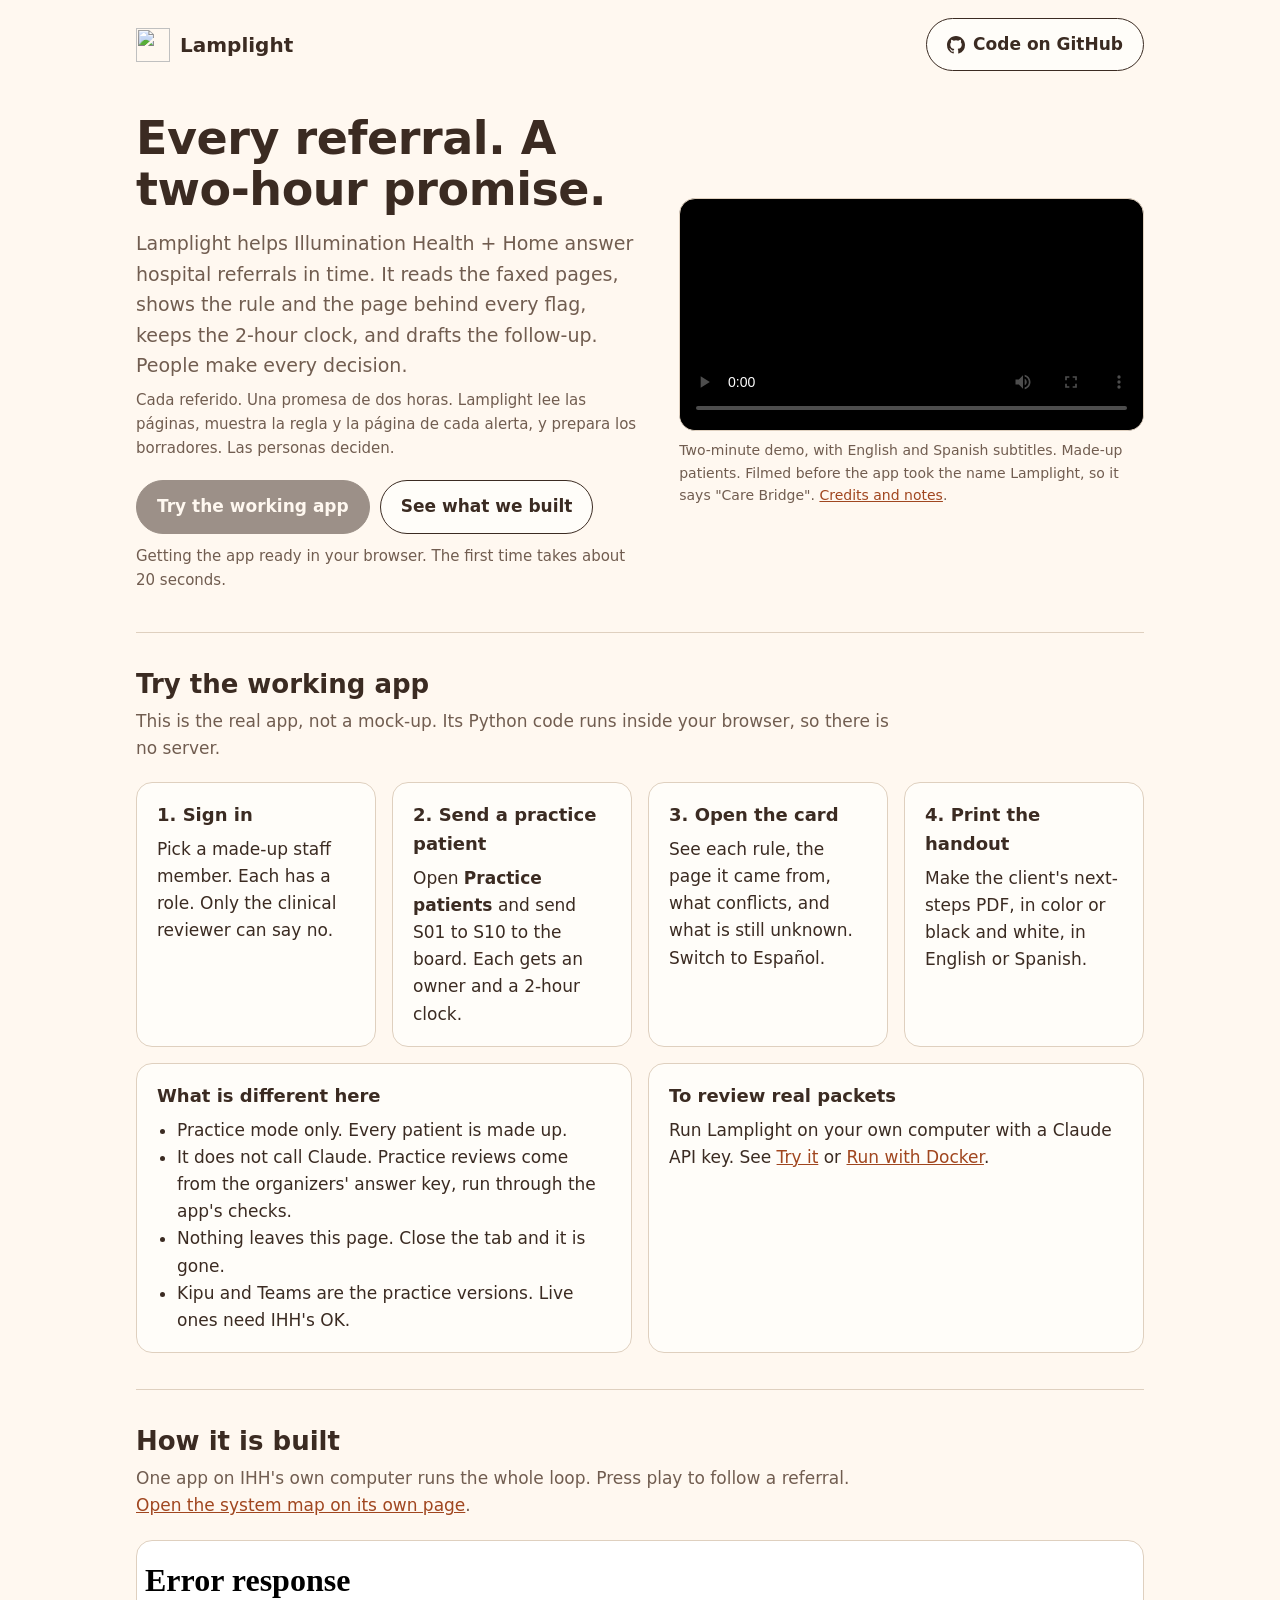
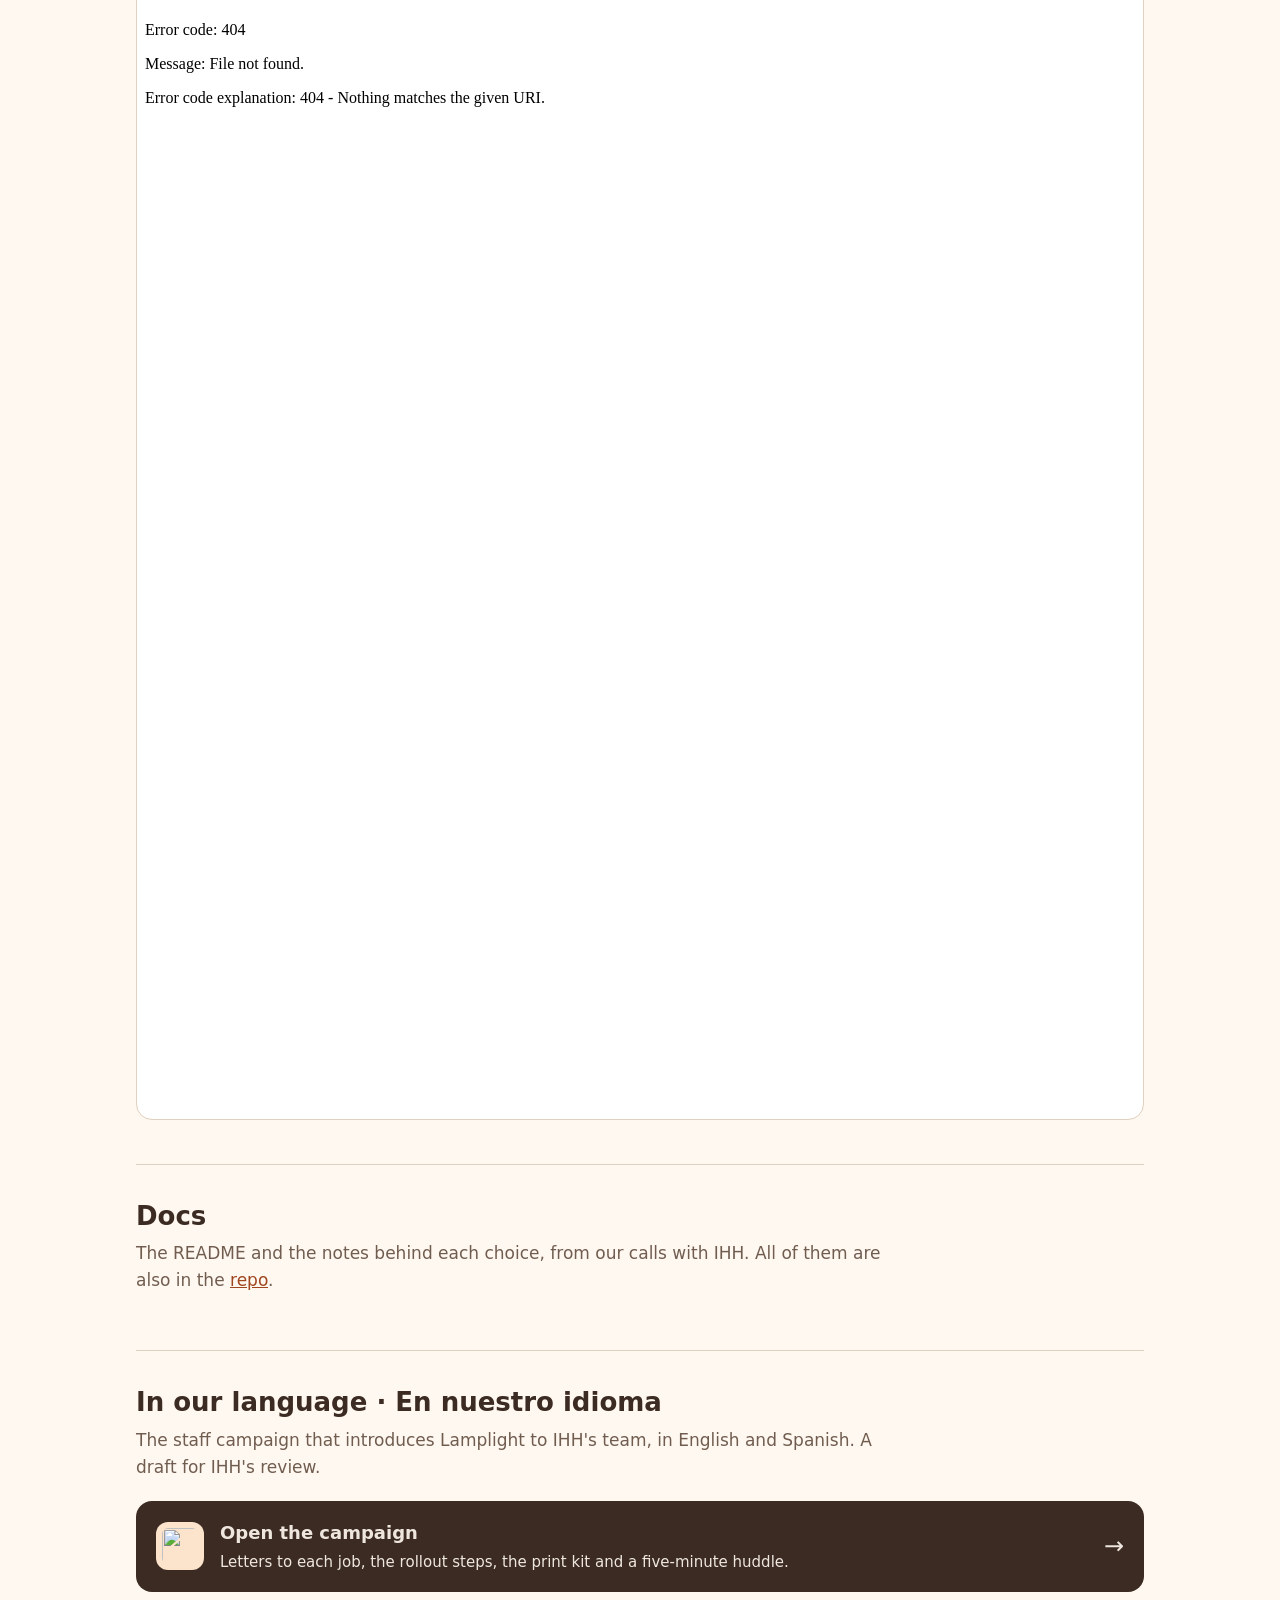
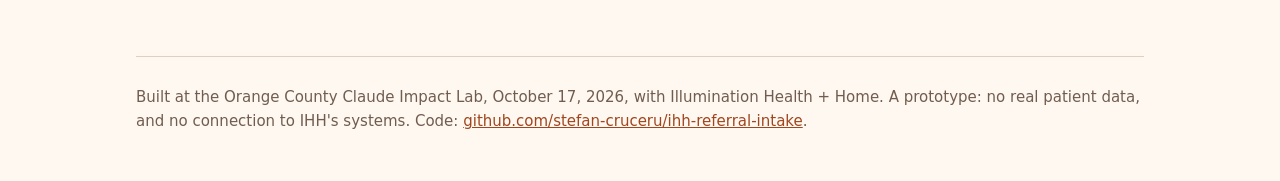
==== app/pages/index.html @ a1438c7b "docs: remove hackathon starter pages and the old Care Bridge name - Remove the event template's star" ====
<!doctype html>
<html lang="en">
<head>
<meta charset="utf-8">
<meta name="viewport" content="width=device-width, initial-scale=1">
<title>Lamplight Demo</title>
<meta name="description" content="Lamplight: referral intake, client help and staff practice for Illumination Health + Home. A working prototype with made-up patients.">
<link rel="icon" href="campaign/logo/lamplight-logo.svg">
<style>
  /* Lamplight's own tokens (app/carebridge/web/app.css). Light only, like the app's default. */
  :root { --bg: #fff8f0; --panel: #fffdf9; --ink: #3b2b22; --muted: #715d50; --line: #dfd0bf;
    --brand: #3b2b22; --brand-ink: #fff8f0; --brand-soft: #f4eadb; --lamp: #e39235; --lamp-soft: #fbe3cc; --link: #a0461f; }
  * { box-sizing: border-box; }
  body { margin: 0; background: var(--bg); color: var(--ink); font: 17px/1.6 "Public Sans", system-ui, -apple-system, "Segoe UI", sans-serif; }
  a { color: var(--link); }
  .wrap { max-width: 1040px; margin: 0 auto; padding: 0 16px; }
  header.top { display: flex; align-items: center; justify-content: space-between; gap: 12px; padding: 18px 0; }
  .brand { display: flex; align-items: center; gap: 10px; font-weight: 700; font-size: 20px; color: var(--ink); text-decoration: none; }
  .brand img { width: 34px; height: 34px; }
  .hero { display: grid; grid-template-columns: minmax(0, 1.1fr) minmax(0, 1fr); gap: 32px; align-items: center; padding: 24px 0 40px; }
  h1 { font-size: clamp(30px, 5vw, 46px); line-height: 1.1; margin: 0 0 14px; letter-spacing: -.01em; }
  h2 { font-size: 26px; line-height: 1.2; margin: 0 0 8px; }
  .lede { font-size: 19px; color: var(--muted); margin: 0 0 8px; }
  .es { color: var(--muted); font-size: 15px; margin: 0 0 20px; }
  .actions { display: flex; flex-wrap: wrap; gap: 10px; align-items: center; }
  .btn { display: inline-flex; align-items: center; gap: 8px; border-radius: 999px; padding: 12px 20px; font-weight: 600; text-decoration: none; border: 1.5px solid var(--brand); color: var(--brand); background: var(--panel); }
  .btn.primary { background: var(--brand); color: var(--brand-ink); }
  .btn[aria-disabled="true"] { opacity: .5; pointer-events: none; }
  .btn svg { width: 18px; height: 18px; }
  #status { color: var(--muted); font-size: 15px; margin-top: 10px; min-height: 1.6em; }
  video { width: 100%; border-radius: 16px; border: 1px solid var(--line); background: #000; display: block; }
  .cap { font-size: 14px; color: var(--muted); margin-top: 8px; }
  section { padding: 36px 0; border-top: 1px solid var(--line); }
  .sub { color: var(--muted); margin: 0 0 20px; max-width: 70ch; }
  .grid { display: grid; grid-template-columns: repeat(auto-fit, minmax(240px, 1fr)); gap: 16px; }
  .card { background: var(--panel); border: 1px solid var(--line); border-radius: 16px; padding: 18px 20px; }
  .card h3 { margin: 0 0 6px; font-size: 18px; }
  .card p, .card ul { margin: 0; }
  .card ul { padding-left: 20px; }
  .arch { width: 100%; height: 1180px; border: 1px solid var(--line); border-radius: 16px; background: #fff; }
  ul.docs { list-style: none; padding: 0; margin: 0; display: grid; grid-template-columns: repeat(auto-fill, minmax(280px, 1fr)); gap: 10px; }
  ul.docs li { position: relative; padding: 12px 14px; background: var(--panel); border: 1px solid var(--line); border-radius: 12px; }
  ul.docs li:hover { border-color: var(--lamp); background: var(--lamp-soft); }
  ul.docs a { color: var(--ink); font-weight: 600; text-decoration: none; }
  ul.docs a::after { content: ""; position: absolute; inset: 0; }
  .path { color: var(--muted); font-size: 12.5px; font-family: ui-monospace, Consolas, monospace; display: block; margin-top: 4px; overflow-wrap: anywhere; }
  .feature { display: flex; align-items: center; gap: 16px; padding: 18px 20px; border-radius: 16px; text-decoration: none;
    background: var(--brand); color: var(--brand-ink); margin-bottom: 28px; }
  .feature img { width: 48px; height: 48px; background: var(--lamp-soft); border-radius: 12px; padding: 6px; flex: none; }
  .feature span { display: grid; gap: 2px; font-size: 15px; opacity: .92; }
  .feature b { font-size: 18px; opacity: 1; }
  .feature .arrow { margin-left: auto; font-size: 24px; }
  .printkit h3 { font-size: 13px; letter-spacing: .08em; text-transform: uppercase; color: var(--muted); margin: 24px 0 10px; }
  .printkit h3:first-child { margin-top: 0; }
  .kits { display: grid; grid-template-columns: repeat(auto-fill, minmax(210px, 1fr)); gap: 10px; }
  .kit { display: flex; flex-direction: column; justify-content: space-between; gap: 6px; min-height: 76px; padding: 12px 14px;
    background: var(--panel); border: 1px solid var(--line); border-radius: 12px; color: var(--ink); text-decoration: none; font-weight: 600; font-size: 15px; line-height: 1.35; }
  .kit:hover { border-color: var(--lamp); background: var(--lamp-soft); }
  .kit small { color: var(--muted); font-weight: 400; font-size: 13px; }
  .kit small::before { content: "PDF · "; }
  .kits.today .kit { background: var(--lamp-soft); border-color: var(--lamp); }
  footer { border-top: 1px solid var(--line); padding: 28px 0 48px; color: var(--muted); font-size: 15px; }
  @media (max-width: 820px) { .hero { grid-template-columns: 1fr; } .arch { height: 1500px; } }
</style>
</head>
<body>
<div class="wrap">
  <header class="top">
    <a class="brand" href="./"><img src="campaign/logo/lamplight-logo.svg" alt="">Lamplight</a>
    <a class="btn" href="https://github.com/stefan-cruceru/ihh-referral-intake">
      <svg viewBox="0 0 16 16" aria-hidden="true" fill="currentColor"><path d="M8 0C3.58 0 0 3.58 0 8a8 8 0 0 0 5.47 7.59c.4.07.55-.17.55-.38v-1.34c-2.23.48-2.7-1.07-2.7-1.07-.36-.92-.89-1.17-.89-1.17-.73-.5.06-.49.06-.49.8.06 1.23.83 1.23.83.72 1.22 1.87.87 2.33.66.07-.52.28-.87.5-1.07-1.78-.2-3.65-.89-3.65-3.95 0-.87.31-1.59.82-2.15-.08-.2-.36-1.02.08-2.12 0 0 .67-.21 2.2.82a7.6 7.6 0 0 1 4 0c1.53-1.04 2.2-.82 2.2-.82.44 1.1.16 1.92.08 2.12.51.56.82 1.27.82 2.15 0 3.07-1.87 3.75-3.66 3.95.29.25.54.73.54 1.48v2.2c0 .21.15.46.55.38A8 8 0 0 0 16 8c0-4.42-3.58-8-8-8z"/></svg>
      Code on GitHub</a>
  </header>

  <div class="hero">
    <div>
      <h1>Every referral. A two-hour promise.</h1>
      <p class="lede">Lamplight helps Illumination Health + Home answer hospital referrals in time. It reads the
        faxed pages, shows the rule and the page behind every flag, keeps the 2-hour clock, and drafts the
        follow-up. People make every decision.</p>
      <p class="es">Cada referido. Una promesa de dos horas. Lamplight lee las páginas, muestra la regla y la página
        de cada alerta, y prepara los borradores. Las personas deciden.</p>
      <div class="actions">
        <a class="btn primary" id="go" href="app/" aria-disabled="true">Try the working app</a>
        <a class="btn" href="https://github.com/stefan-cruceru/ihh-referral-intake">See what we built</a>
      </div>
      <div id="status" role="status">Getting the app ready in your browser. The first time takes about 20 seconds.</div>
    </div>
    <div>
      <video controls preload="metadata" poster="media/demo-cover.png">
        <source src="media/demo-720p.mp4" type="video/mp4">
        <track kind="subtitles" src="media/demo.en.vtt" srclang="en" label="English" default>
        <track kind="subtitles" src="media/demo.es.vtt" srclang="es" label="Español">
      </video>
      <div class="cap">Two-minute demo, with English and Spanish subtitles. Made-up patients. Filmed before the app took
        the name Lamplight, so it says "Care Bridge". <a href="media/demo-credits.txt">Credits and notes</a>.</div>
    </div>
  </div>

  <section>
    <h2>Try the working app</h2>
    <p class="sub">This is the real app, not a mock-up. Its Python code runs inside your browser, so there is no server.</p>
    <div class="grid">
      <div class="card"><h3>1. Sign in</h3><p>Pick a made-up staff member. Each has a role. Only the clinical reviewer can say no.</p></div>
      <div class="card"><h3>2. Send a practice patient</h3><p>Open <b>Practice patients</b> and send S01 to S10 to the board. Each gets an owner and a 2-hour clock.</p></div>
      <div class="card"><h3>3. Open the card</h3><p>See each rule, the page it came from, what conflicts, and what is still unknown. Switch to Español.</p></div>
      <div class="card"><h3>4. Print the handout</h3><p>Make the client's next-steps PDF, in color or black and white, in English or Spanish.</p></div>
    </div>
    <div class="grid" style="margin-top:16px">
      <div class="card"><h3>What is different here</h3>
        <ul>
          <li>Practice mode only. Every patient is made up.</li>
          <li>It does not call Claude. Practice reviews come from the organizers' answer key, run through the app's checks.</li>
          <li>Nothing leaves this page. Close the tab and it is gone.</li>
          <li>Kipu and Teams are the practice versions. Live ones need IHH's OK.</li>
        </ul></div>
      <div class="card"><h3>To review real packets</h3>
        <p>Run Lamplight on your own computer with a Claude API key. See <a href="docs/readme.html#try-it">Try it</a>
          or <a href="docs/run-with-docker.html">Run with Docker</a>.</p></div>
    </div>
  </section>

  <section>
    <h2>How it is built</h2>
    <p class="sub">One app on IHH's own computer runs the whole loop. Press play to follow a referral.
      <a href="architecture.html">Open the system map on its own page</a>.</p>
    <iframe class="arch" src="architecture.html" title="Lamplight system map" loading="lazy"></iframe>
  </section>

  <section>
    <h2>Docs</h2>
    <p class="sub">The README and the notes behind each choice, from our calls with IHH. All of them are also in the
      <a href="https://github.com/stefan-cruceru/ihh-referral-intake">repo</a>.</p>
    <ul class="docs">
<!--DOCS-->
    </ul>
  </section>

  <section>
    <h2>In our language · En nuestro idioma</h2>
    <p class="sub">The staff campaign that introduces Lamplight to IHH's team, in English and Spanish. A draft for IHH's review.</p>
    <a class="feature" href="campaign/in-our-language.html">
      <img src="campaign/logo/lamplight-logo.svg" alt="">
      <span><b>Open the campaign</b>Letters to each job, the rollout steps, the print kit and a five-minute huddle.</span>
      <span class="arrow" aria-hidden="true">→</span>
    </a>
    <div class="printkit">
<!--PRINTS-->
    </div>
  </section>

  <footer>
    Built at the Orange County Claude Impact Lab, October 17, 2026, with Illumination Health + Home.
    A prototype: no real patient data, and no connection to IHH's systems.
    Code: <a href="https://github.com/stefan-cruceru/ihh-referral-intake">github.com/stefan-cruceru/ihh-referral-intake</a>.
  </footer>
</div>
<script>
  const go = document.getElementById("go"), status = document.getElementById("status");
  const say = (msg) => { status.textContent = msg; };
  if (!("serviceWorker" in navigator)) {
    say("This browser can't run the app. Please try a new Chrome, Edge, Firefox or Safari.");
  } else {
    navigator.serviceWorker.addEventListener("message", (e) => {
      if (e.data === "ready") { go.removeAttribute("aria-disabled"); say("Ready. / Listo."); }
      else if (String(e.data).startsWith("error:")) say("The app did not start. Reload the page to try again.");
    });
    navigator.serviceWorker.register("sw.js", { updateViaCache: "none" }).then(() => navigator.serviceWorker.ready)
      .then((reg) => reg.active.postMessage("warm"))
      .catch(() => say("The app did not start. Reload the page to try again."));
  }
</script>
</body>
</html>
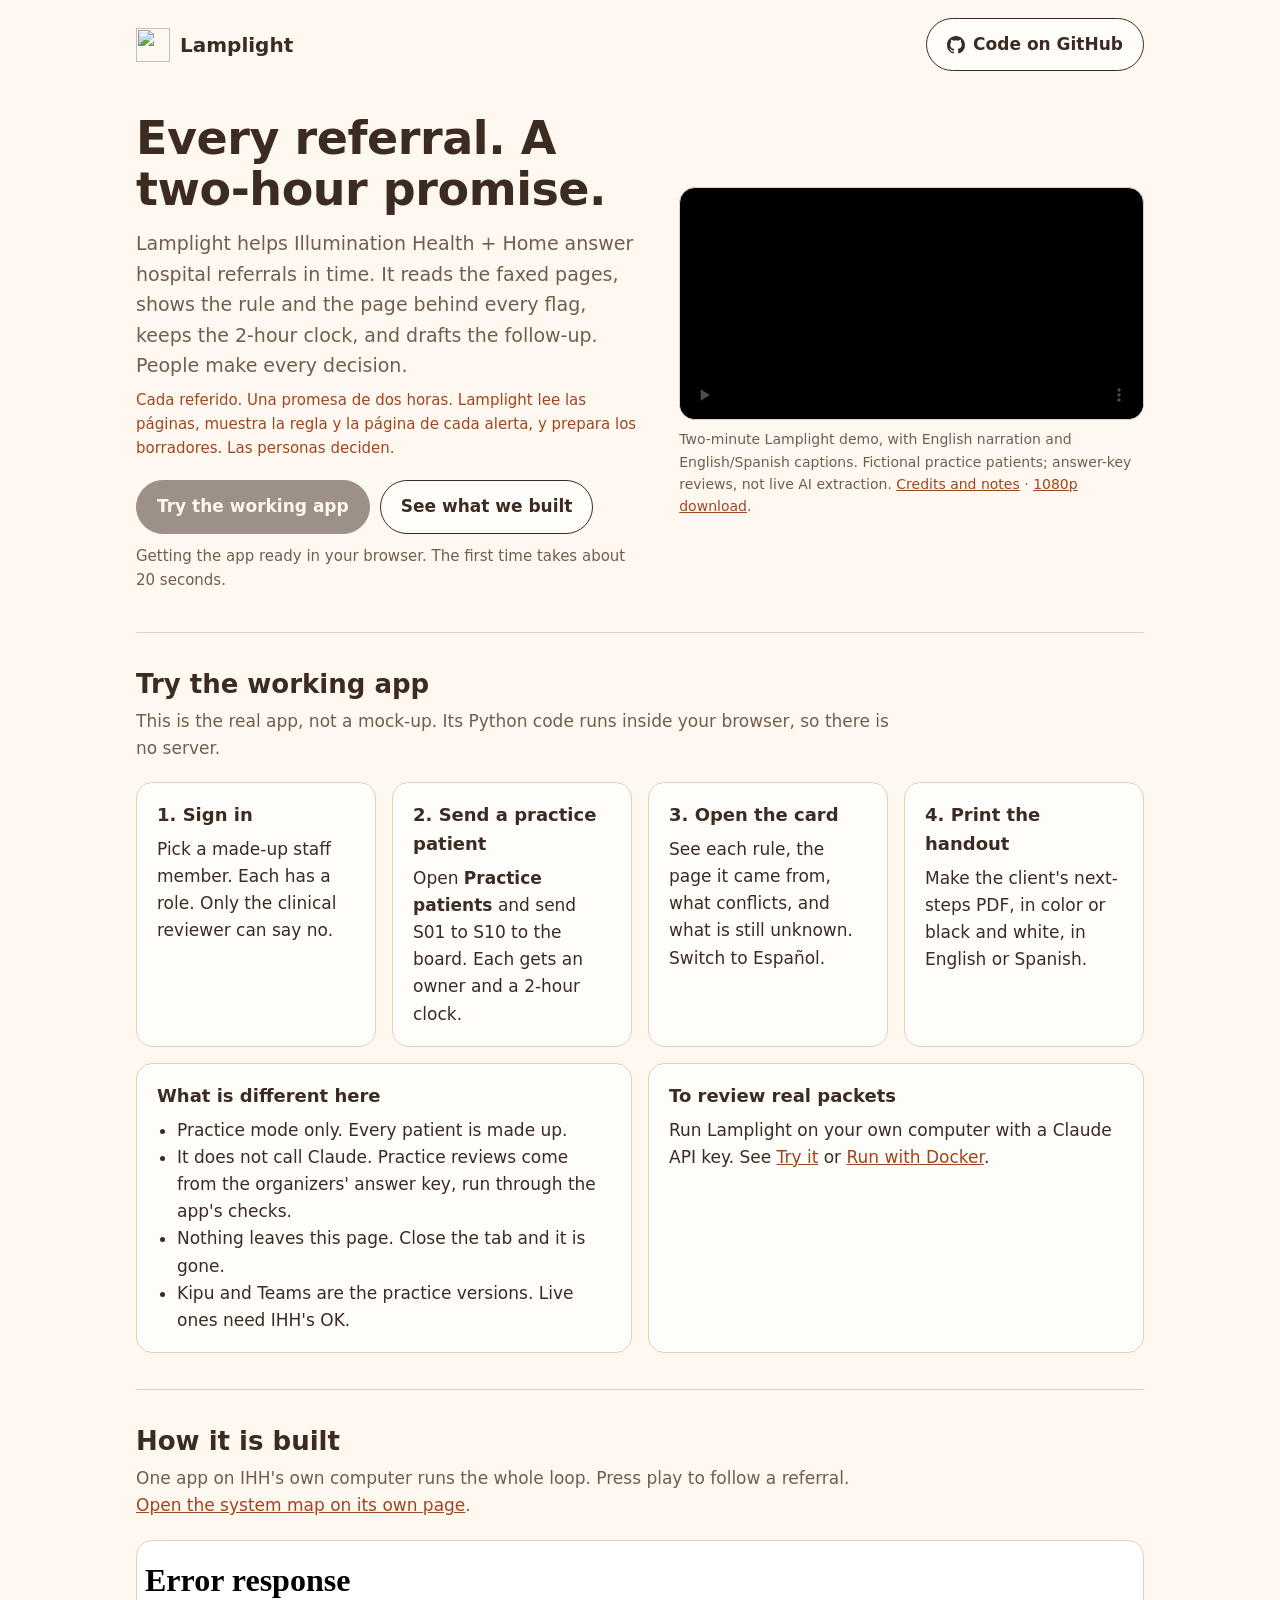
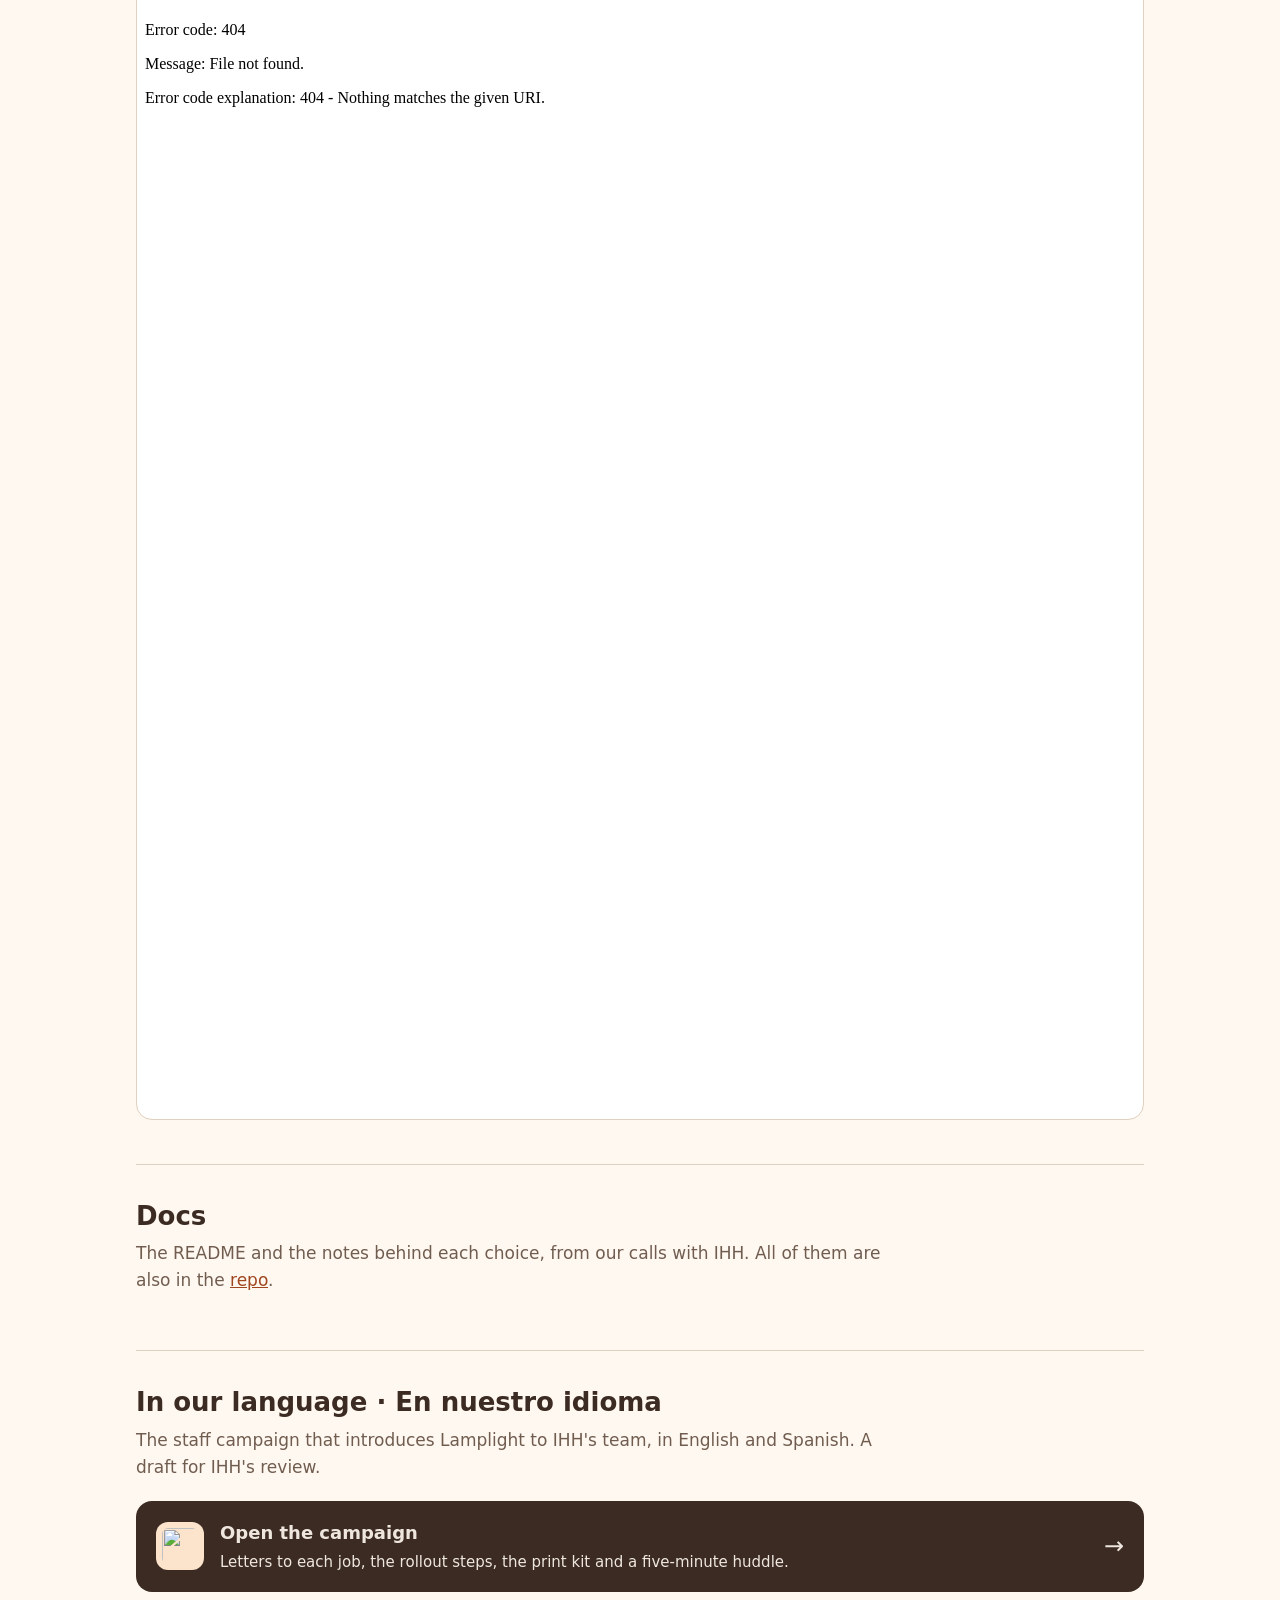
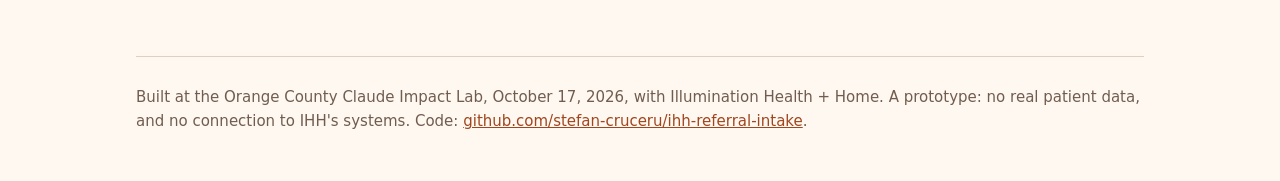
==== commit fa6ee6e2: "fix: keep optional video captions off over burned-in captions" ====
--- a/app/pages/index.html
+++ b/app/pages/index.html
@@ -7,6 +7,7 @@
 <meta name="description" content="Lamplight: referral intake, client help and staff practice for Illumination Health + Home. A working prototype with made-up patients.">
 <link rel="icon" href="campaign/logo/lamplight-logo.svg">
 <style>
+  @font-face { font-family: "Public Sans"; src: url("fonts/PublicSans-Variable.ttf") format("truetype"); font-weight: 100 900; font-display: swap; }
   /* Lamplight's own tokens (app/carebridge/web/app.css). Light only, like the app's default. */
   :root { --bg: #fff8f0; --panel: #fffdf9; --ink: #3b2b22; --muted: #715d50; --line: #dfd0bf;
     --brand: #3b2b22; --brand-ink: #fff8f0; --brand-soft: #f4eadb; --lamp: #e39235; --lamp-soft: #fbe3cc; --link: #a0461f; }
@@ -21,7 +22,7 @@
   h1 { font-size: clamp(30px, 5vw, 46px); line-height: 1.1; margin: 0 0 14px; letter-spacing: -.01em; }
   h2 { font-size: 26px; line-height: 1.2; margin: 0 0 8px; }
   .lede { font-size: 19px; color: var(--muted); margin: 0 0 8px; }
-  .es { color: var(--muted); font-size: 15px; margin: 0 0 20px; }
+  .es { color: #a0461f; font-size: 15px; margin: 0 0 20px; }
   .actions { display: flex; flex-wrap: wrap; gap: 10px; align-items: center; }
   .btn { display: inline-flex; align-items: center; gap: 8px; border-radius: 999px; padding: 12px 20px; font-weight: 600; text-decoration: none; border: 1.5px solid var(--brand); color: var(--brand); background: var(--panel); }
   .btn.primary { background: var(--brand); color: var(--brand-ink); }
@@ -89,11 +90,10 @@
     <div>
       <video controls preload="metadata" poster="media/demo-cover.png">
         <source src="media/demo-720p.mp4" type="video/mp4">
-        <track kind="subtitles" src="media/demo.en.vtt" srclang="en" label="English" default>
+        <track kind="subtitles" src="media/demo.en.vtt" srclang="en" label="English">
         <track kind="subtitles" src="media/demo.es.vtt" srclang="es" label="Español">
       </video>
-      <div class="cap">Two-minute demo, with English and Spanish subtitles. Made-up patients. Filmed before the app took
-        the name Lamplight, so it says "Care Bridge". <a href="media/demo-credits.txt">Credits and notes</a>.</div>
+      <div class="cap">Two-minute Lamplight demo, with English narration and English/Spanish captions. Fictional practice patients; answer-key reviews, not live AI extraction. <a href="media/demo-credits.txt">Credits and notes</a> · <a href="https://github.com/stefan-cruceru/ihh-referral-intake/releases/tag/demo-lamplight-2026-10-17">1080p download</a>.</div>
     </div>
   </div>
 
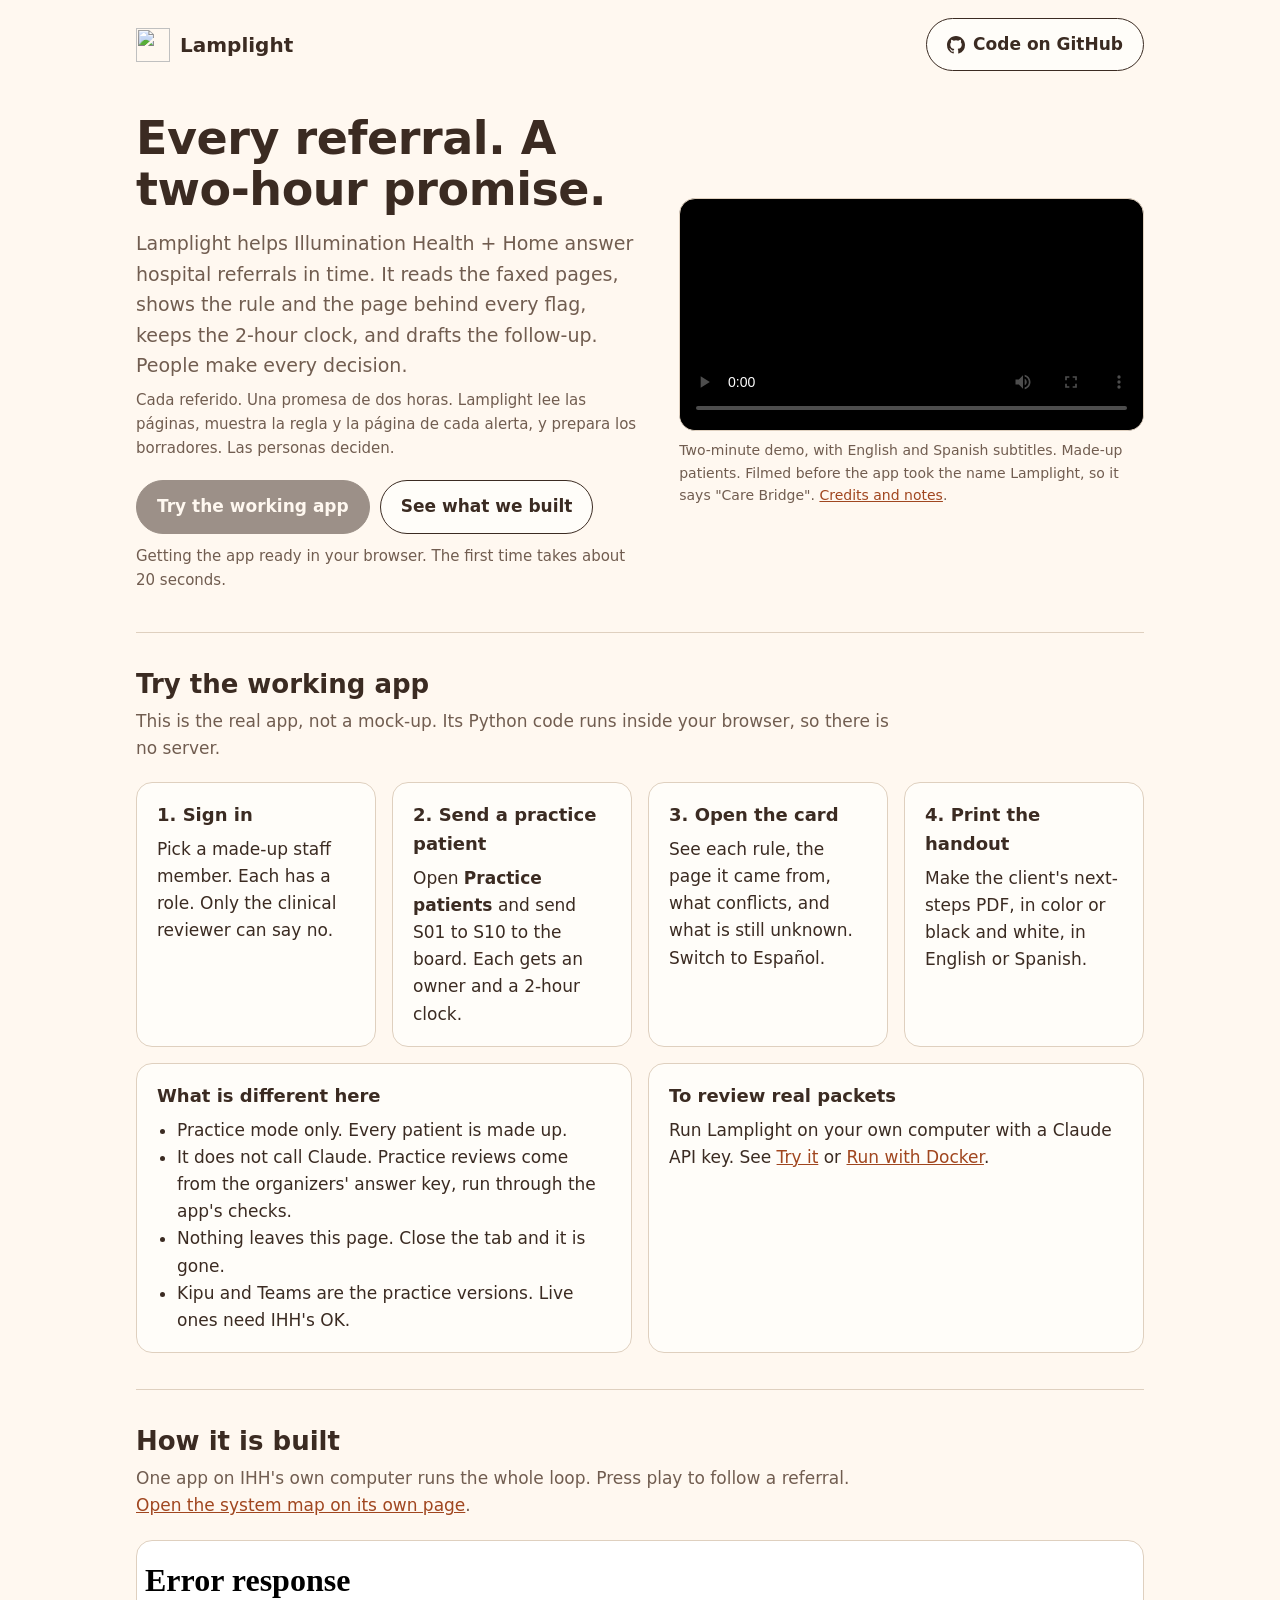
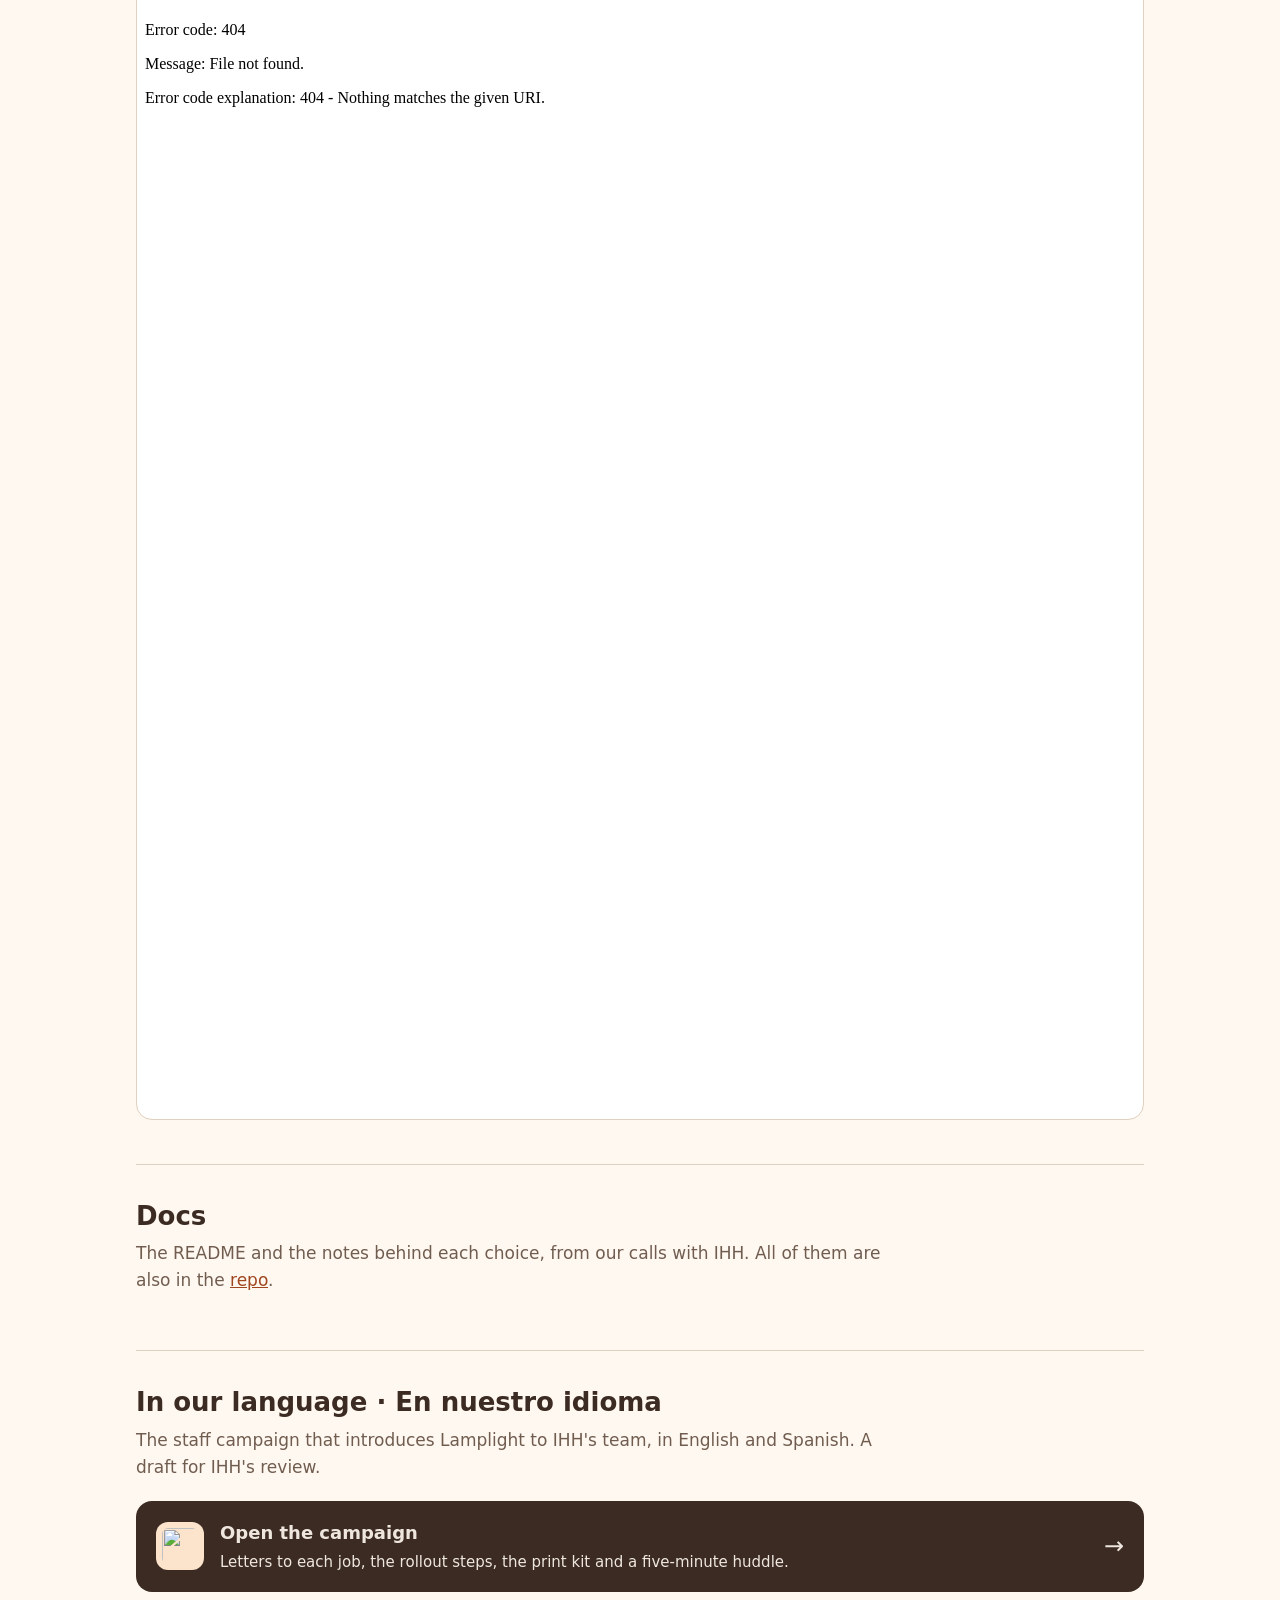
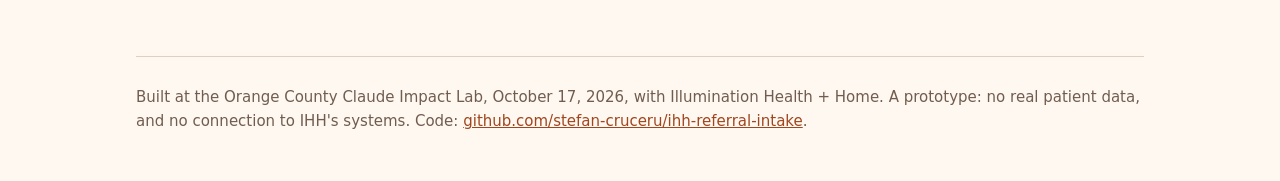
==== commit be8fd8e5: "docs: remove hackathon starter pages and the old Care Bridge name (#63) - Remove the event template'" ====
--- a/app/pages/index.html
+++ b/app/pages/index.html
@@ -7,7 +7,6 @@
 <meta name="description" content="Lamplight: referral intake, client help and staff practice for Illumination Health + Home. A working prototype with made-up patients.">
 <link rel="icon" href="campaign/logo/lamplight-logo.svg">
 <style>
-  @font-face { font-family: "Public Sans"; src: url("fonts/PublicSans-Variable.ttf") format("truetype"); font-weight: 100 900; font-display: swap; }
   /* Lamplight's own tokens (app/carebridge/web/app.css). Light only, like the app's default. */
   :root { --bg: #fff8f0; --panel: #fffdf9; --ink: #3b2b22; --muted: #715d50; --line: #dfd0bf;
     --brand: #3b2b22; --brand-ink: #fff8f0; --brand-soft: #f4eadb; --lamp: #e39235; --lamp-soft: #fbe3cc; --link: #a0461f; }
@@ -22,7 +21,7 @@
   h1 { font-size: clamp(30px, 5vw, 46px); line-height: 1.1; margin: 0 0 14px; letter-spacing: -.01em; }
   h2 { font-size: 26px; line-height: 1.2; margin: 0 0 8px; }
   .lede { font-size: 19px; color: var(--muted); margin: 0 0 8px; }
-  .es { color: #a0461f; font-size: 15px; margin: 0 0 20px; }
+  .es { color: var(--muted); font-size: 15px; margin: 0 0 20px; }
   .actions { display: flex; flex-wrap: wrap; gap: 10px; align-items: center; }
   .btn { display: inline-flex; align-items: center; gap: 8px; border-radius: 999px; padding: 12px 20px; font-weight: 600; text-decoration: none; border: 1.5px solid var(--brand); color: var(--brand); background: var(--panel); }
   .btn.primary { background: var(--brand); color: var(--brand-ink); }
@@ -90,10 +89,11 @@
     <div>
       <video controls preload="metadata" poster="media/demo-cover.png">
         <source src="media/demo-720p.mp4" type="video/mp4">
-        <track kind="subtitles" src="media/demo.en.vtt" srclang="en" label="English">
+        <track kind="subtitles" src="media/demo.en.vtt" srclang="en" label="English" default>
         <track kind="subtitles" src="media/demo.es.vtt" srclang="es" label="Español">
       </video>
-      <div class="cap">Two-minute Lamplight demo, with English narration and English/Spanish captions. Fictional practice patients; answer-key reviews, not live AI extraction. <a href="media/demo-credits.txt">Credits and notes</a> · <a href="https://github.com/stefan-cruceru/ihh-referral-intake/releases/tag/demo-lamplight-2026-10-17">1080p download</a>.</div>
+      <div class="cap">Two-minute demo, with English and Spanish subtitles. Made-up patients. Filmed before the app took
+        the name Lamplight, so it says "Care Bridge". <a href="media/demo-credits.txt">Credits and notes</a>.</div>
     </div>
   </div>
 
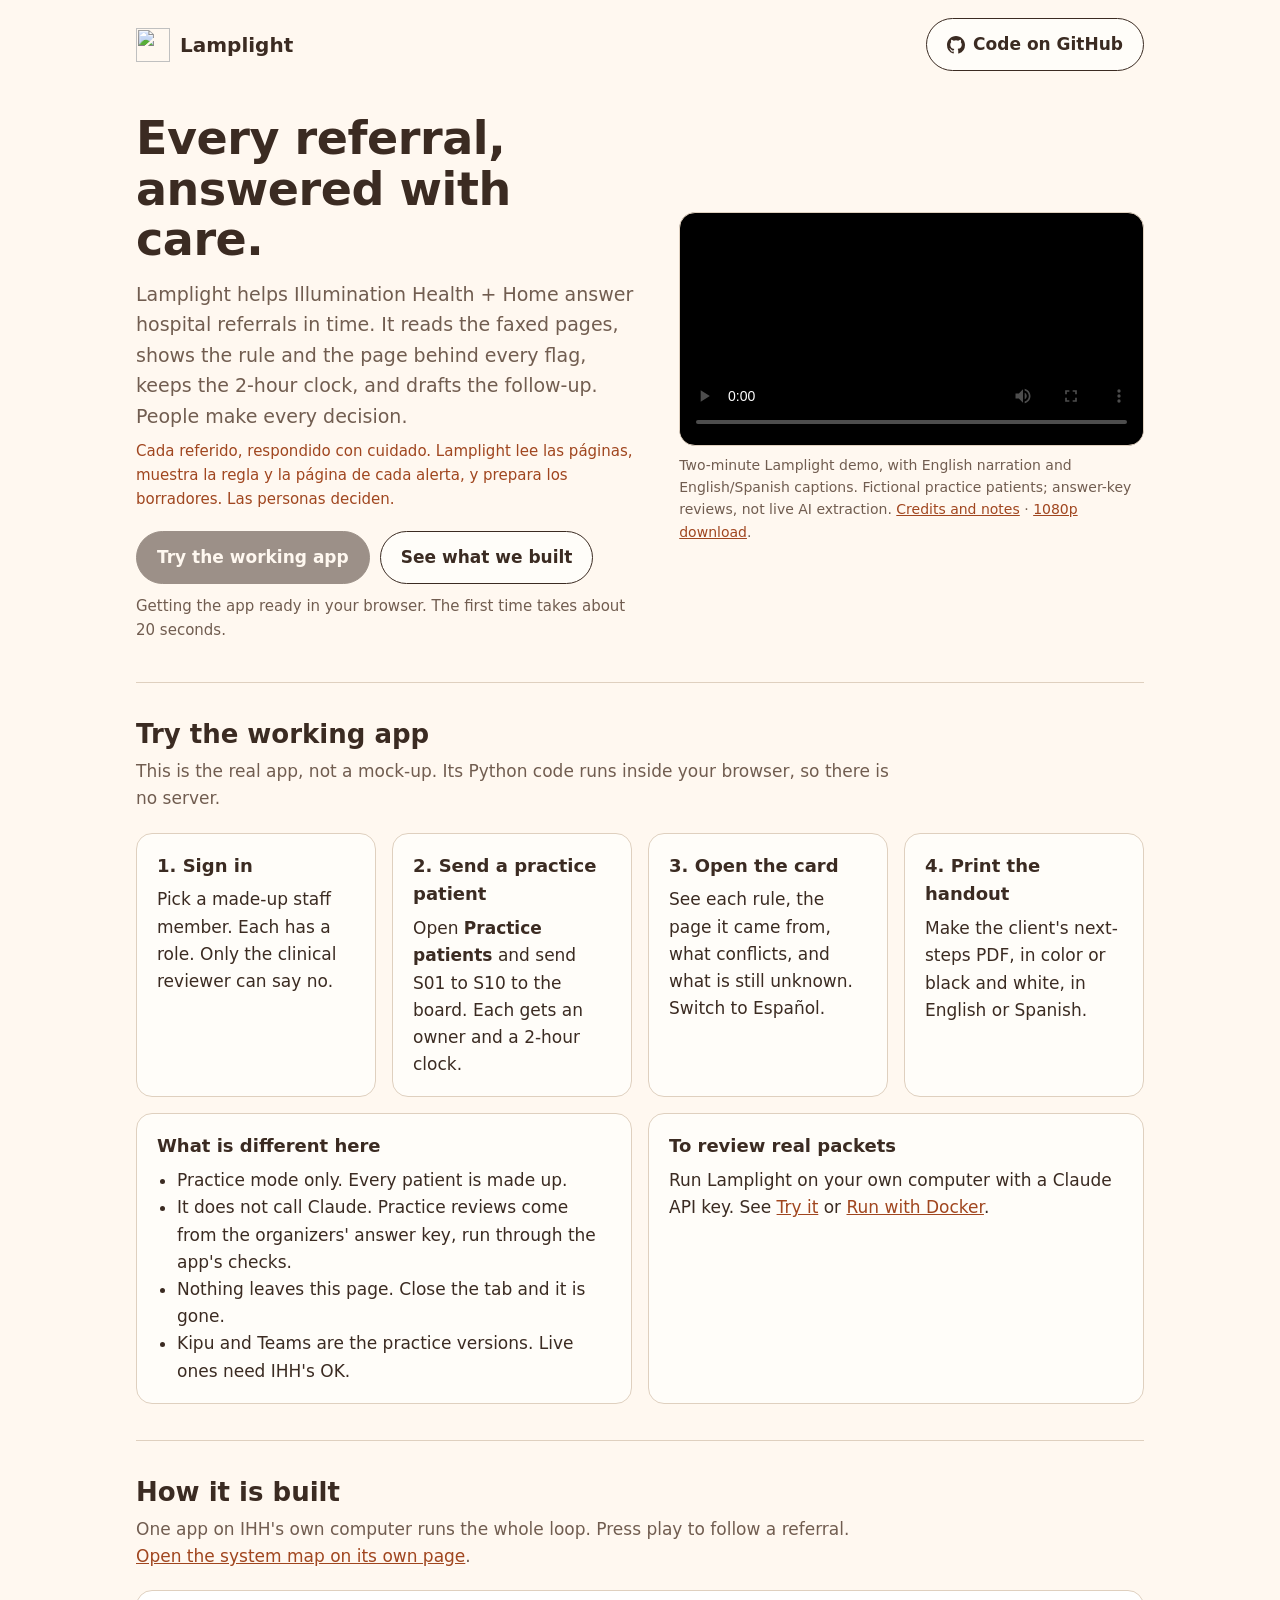
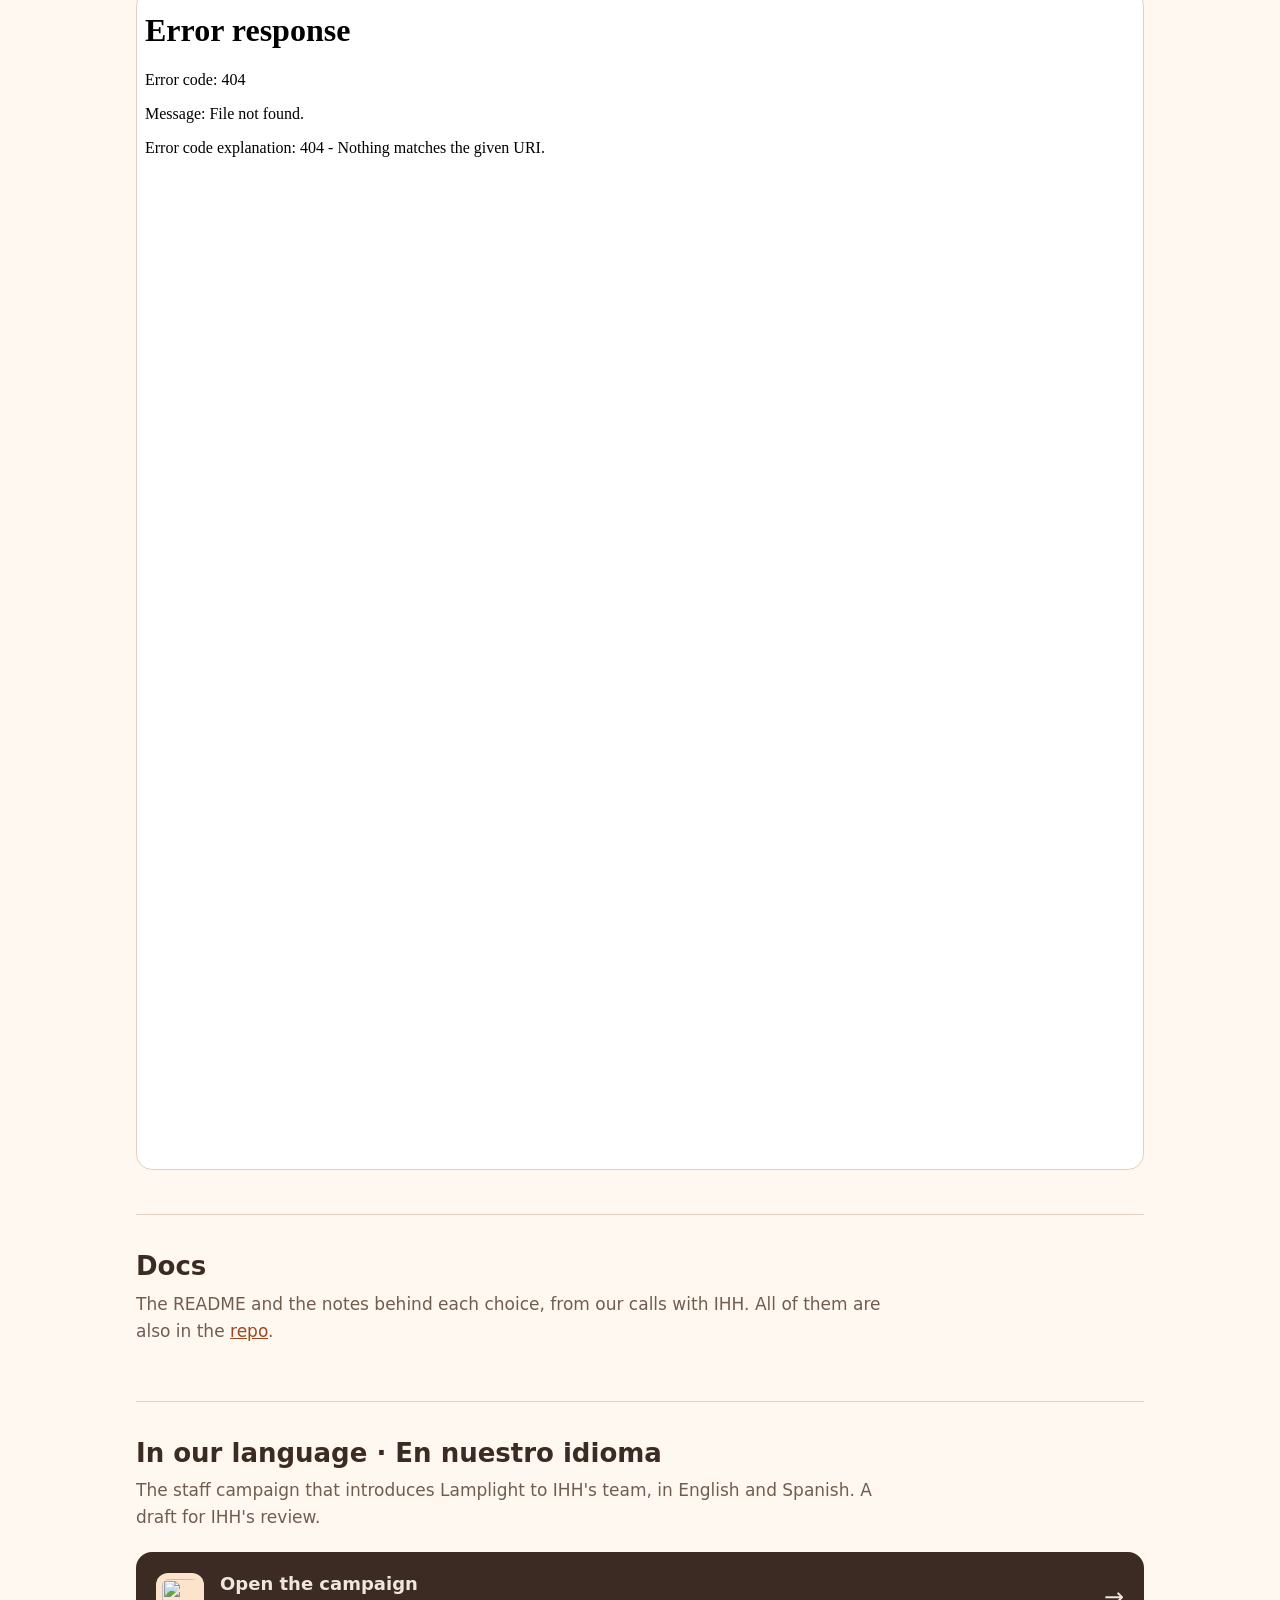
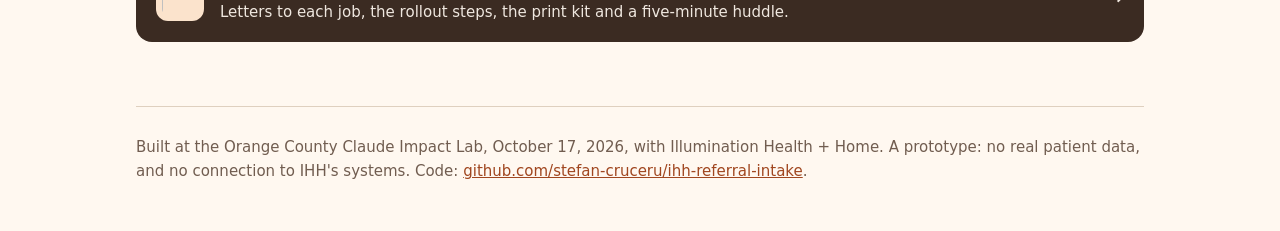
==== commit 5a2a70bf: "docs: align the film with the care-first headline and final app snapshot" ====
--- a/app/pages/index.html
+++ b/app/pages/index.html
@@ -7,6 +7,7 @@
 <meta name="description" content="Lamplight: referral intake, client help and staff practice for Illumination Health + Home. A working prototype with made-up patients.">
 <link rel="icon" href="campaign/logo/lamplight-logo.svg">
 <style>
+  @font-face { font-family: "Public Sans"; src: url("fonts/PublicSans-Variable.ttf") format("truetype"); font-weight: 100 900; font-display: swap; }
   /* Lamplight's own tokens (app/carebridge/web/app.css). Light only, like the app's default. */
   :root { --bg: #fff8f0; --panel: #fffdf9; --ink: #3b2b22; --muted: #715d50; --line: #dfd0bf;
     --brand: #3b2b22; --brand-ink: #fff8f0; --brand-soft: #f4eadb; --lamp: #e39235; --lamp-soft: #fbe3cc; --link: #a0461f; }
@@ -21,7 +22,7 @@
   h1 { font-size: clamp(30px, 5vw, 46px); line-height: 1.1; margin: 0 0 14px; letter-spacing: -.01em; }
   h2 { font-size: 26px; line-height: 1.2; margin: 0 0 8px; }
   .lede { font-size: 19px; color: var(--muted); margin: 0 0 8px; }
-  .es { color: var(--muted); font-size: 15px; margin: 0 0 20px; }
+  .es { color: #a0461f; font-size: 15px; margin: 0 0 20px; }
   .actions { display: flex; flex-wrap: wrap; gap: 10px; align-items: center; }
   .btn { display: inline-flex; align-items: center; gap: 8px; border-radius: 999px; padding: 12px 20px; font-weight: 600; text-decoration: none; border: 1.5px solid var(--brand); color: var(--brand); background: var(--panel); }
   .btn.primary { background: var(--brand); color: var(--brand-ink); }
@@ -74,11 +75,11 @@
 
   <div class="hero">
     <div>
-      <h1>Every referral. A two-hour promise.</h1>
+      <h1>Every referral, answered with care.</h1>
       <p class="lede">Lamplight helps Illumination Health + Home answer hospital referrals in time. It reads the
         faxed pages, shows the rule and the page behind every flag, keeps the 2-hour clock, and drafts the
         follow-up. People make every decision.</p>
-      <p class="es">Cada referido. Una promesa de dos horas. Lamplight lee las páginas, muestra la regla y la página
+      <p class="es">Cada referido, respondido con cuidado. Lamplight lee las páginas, muestra la regla y la página
         de cada alerta, y prepara los borradores. Las personas deciden.</p>
       <div class="actions">
         <a class="btn primary" id="go" href="app/" aria-disabled="true">Try the working app</a>
@@ -89,11 +90,10 @@
     <div>
       <video controls preload="metadata" poster="media/demo-cover.png">
         <source src="media/demo-720p.mp4" type="video/mp4">
-        <track kind="subtitles" src="media/demo.en.vtt" srclang="en" label="English" default>
+        <track kind="subtitles" src="media/demo.en.vtt" srclang="en" label="English">
         <track kind="subtitles" src="media/demo.es.vtt" srclang="es" label="Español">
       </video>
-      <div class="cap">Two-minute demo, with English and Spanish subtitles. Made-up patients. Filmed before the app took
-        the name Lamplight, so it says "Care Bridge". <a href="media/demo-credits.txt">Credits and notes</a>.</div>
+      <div class="cap">Two-minute Lamplight demo, with English narration and English/Spanish captions. Fictional practice patients; answer-key reviews, not live AI extraction. <a href="media/demo-credits.txt">Credits and notes</a> · <a href="https://github.com/stefan-cruceru/ihh-referral-intake/releases/tag/demo-lamplight-2026-10-17">1080p download</a>.</div>
     </div>
   </div>
 
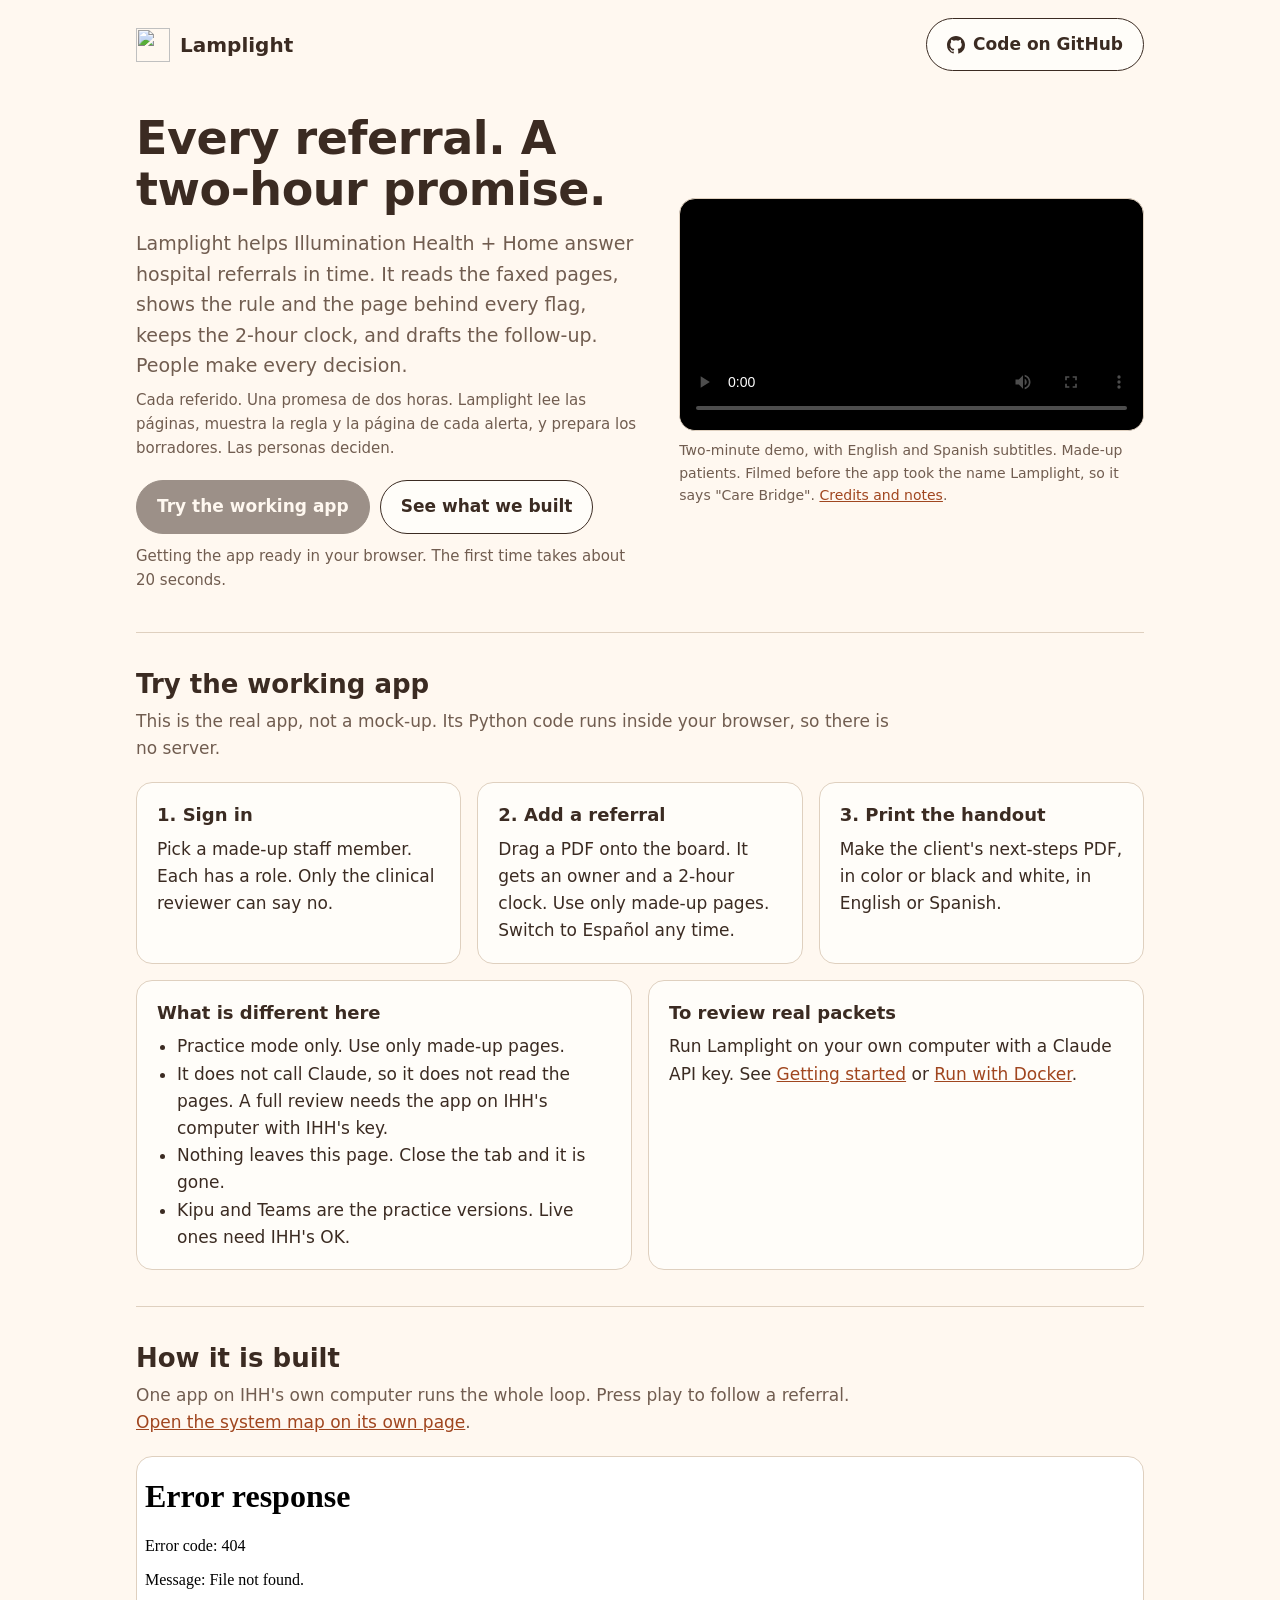
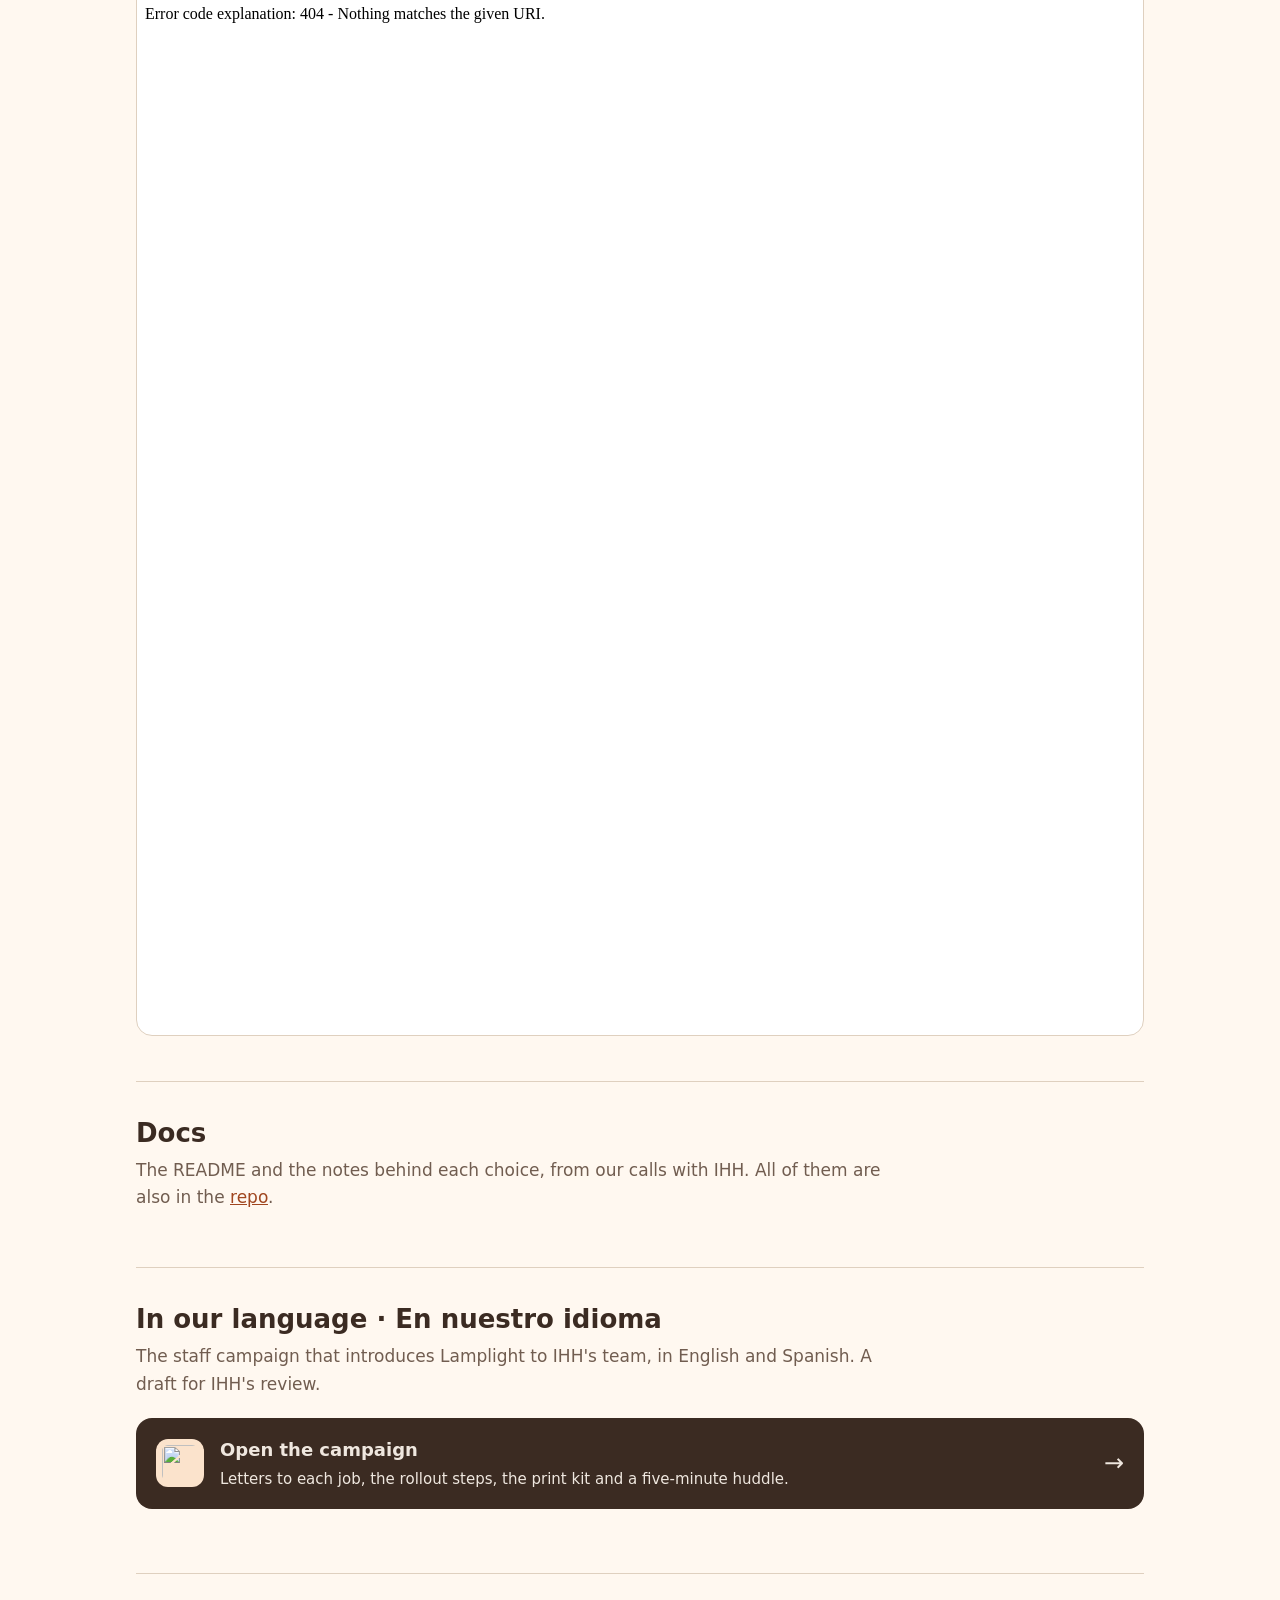
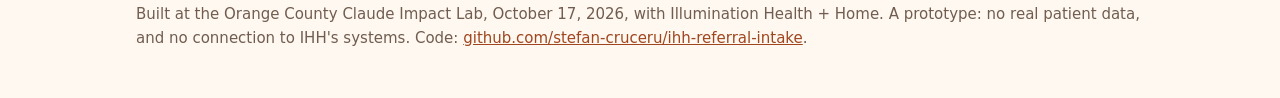
==== commit 60ec59cd: "docs(pages): stop the demo site promising the practice patients Co-Authored-By: Claude Opus 5.5 <nor" ====
--- a/app/pages/index.html
+++ b/app/pages/index.html
@@ -4,10 +4,9 @@
 <meta charset="utf-8">
 <meta name="viewport" content="width=device-width, initial-scale=1">
 <title>Lamplight Demo</title>
-<meta name="description" content="Lamplight: referral intake, client help and staff practice for Illumination Health + Home. A working prototype with made-up patients.">
+<meta name="description" content="Lamplight: referral intake, client help and staff practice for Illumination Health + Home. A working prototype with practice sign-in.">
 <link rel="icon" href="campaign/logo/lamplight-logo.svg">
 <style>
-  @font-face { font-family: "Public Sans"; src: url("fonts/PublicSans-Variable.ttf") format("truetype"); font-weight: 100 900; font-display: swap; }
   /* Lamplight's own tokens (app/carebridge/web/app.css). Light only, like the app's default. */
   :root { --bg: #fff8f0; --panel: #fffdf9; --ink: #3b2b22; --muted: #715d50; --line: #dfd0bf;
     --brand: #3b2b22; --brand-ink: #fff8f0; --brand-soft: #f4eadb; --lamp: #e39235; --lamp-soft: #fbe3cc; --link: #a0461f; }
@@ -22,7 +21,7 @@
   h1 { font-size: clamp(30px, 5vw, 46px); line-height: 1.1; margin: 0 0 14px; letter-spacing: -.01em; }
   h2 { font-size: 26px; line-height: 1.2; margin: 0 0 8px; }
   .lede { font-size: 19px; color: var(--muted); margin: 0 0 8px; }
-  .es { color: #a0461f; font-size: 15px; margin: 0 0 20px; }
+  .es { color: var(--muted); font-size: 15px; margin: 0 0 20px; }
   .actions { display: flex; flex-wrap: wrap; gap: 10px; align-items: center; }
   .btn { display: inline-flex; align-items: center; gap: 8px; border-radius: 999px; padding: 12px 20px; font-weight: 600; text-decoration: none; border: 1.5px solid var(--brand); color: var(--brand); background: var(--panel); }
   .btn.primary { background: var(--brand); color: var(--brand-ink); }
@@ -75,11 +74,11 @@
 
   <div class="hero">
     <div>
-      <h1>Every referral, answered with care.</h1>
+      <h1>Every referral. A two-hour promise.</h1>
       <p class="lede">Lamplight helps Illumination Health + Home answer hospital referrals in time. It reads the
         faxed pages, shows the rule and the page behind every flag, keeps the 2-hour clock, and drafts the
         follow-up. People make every decision.</p>
-      <p class="es">Cada referido, respondido con cuidado. Lamplight lee las páginas, muestra la regla y la página
+      <p class="es">Cada referido. Una promesa de dos horas. Lamplight lee las páginas, muestra la regla y la página
         de cada alerta, y prepara los borradores. Las personas deciden.</p>
       <div class="actions">
         <a class="btn primary" id="go" href="app/" aria-disabled="true">Try the working app</a>
@@ -90,10 +89,11 @@
     <div>
       <video controls preload="metadata" poster="media/demo-cover.png">
         <source src="media/demo-720p.mp4" type="video/mp4">
-        <track kind="subtitles" src="media/demo.en.vtt" srclang="en" label="English">
+        <track kind="subtitles" src="media/demo.en.vtt" srclang="en" label="English" default>
         <track kind="subtitles" src="media/demo.es.vtt" srclang="es" label="Español">
       </video>
-      <div class="cap">Two-minute Lamplight demo, with English narration and English/Spanish captions. Fictional practice patients; answer-key reviews, not live AI extraction. <a href="media/demo-credits.txt">Credits and notes</a> · <a href="https://github.com/stefan-cruceru/ihh-referral-intake/releases/tag/demo-lamplight-2026-10-17">1080p download</a>.</div>
+      <div class="cap">Two-minute demo, with English and Spanish subtitles. Made-up patients. Filmed before the app took
+        the name Lamplight, so it says "Care Bridge". <a href="media/demo-credits.txt">Credits and notes</a>.</div>
     </div>
   </div>
 
@@ -102,20 +102,19 @@
     <p class="sub">This is the real app, not a mock-up. Its Python code runs inside your browser, so there is no server.</p>
     <div class="grid">
       <div class="card"><h3>1. Sign in</h3><p>Pick a made-up staff member. Each has a role. Only the clinical reviewer can say no.</p></div>
-      <div class="card"><h3>2. Send a practice patient</h3><p>Open <b>Practice patients</b> and send S01 to S10 to the board. Each gets an owner and a 2-hour clock.</p></div>
-      <div class="card"><h3>3. Open the card</h3><p>See each rule, the page it came from, what conflicts, and what is still unknown. Switch to Español.</p></div>
-      <div class="card"><h3>4. Print the handout</h3><p>Make the client's next-steps PDF, in color or black and white, in English or Spanish.</p></div>
+      <div class="card"><h3>2. Add a referral</h3><p>Drag a PDF onto the board. It gets an owner and a 2-hour clock. Use only made-up pages. Switch to Español any time.</p></div>
+      <div class="card"><h3>3. Print the handout</h3><p>Make the client's next-steps PDF, in color or black and white, in English or Spanish.</p></div>
     </div>
     <div class="grid" style="margin-top:16px">
       <div class="card"><h3>What is different here</h3>
         <ul>
-          <li>Practice mode only. Every patient is made up.</li>
-          <li>It does not call Claude. Practice reviews come from the organizers' answer key, run through the app's checks.</li>
+          <li>Practice mode only. Use only made-up pages.</li>
+          <li>It does not call Claude, so it does not read the pages. A full review needs the app on IHH's computer with IHH's key.</li>
           <li>Nothing leaves this page. Close the tab and it is gone.</li>
           <li>Kipu and Teams are the practice versions. Live ones need IHH's OK.</li>
         </ul></div>
       <div class="card"><h3>To review real packets</h3>
-        <p>Run Lamplight on your own computer with a Claude API key. See <a href="docs/readme.html#try-it">Try it</a>
+        <p>Run Lamplight on your own computer with a Claude API key. See <a href="docs/getting-started.html">Getting started</a>
           or <a href="docs/run-with-docker.html">Run with Docker</a>.</p></div>
     </div>
   </section>
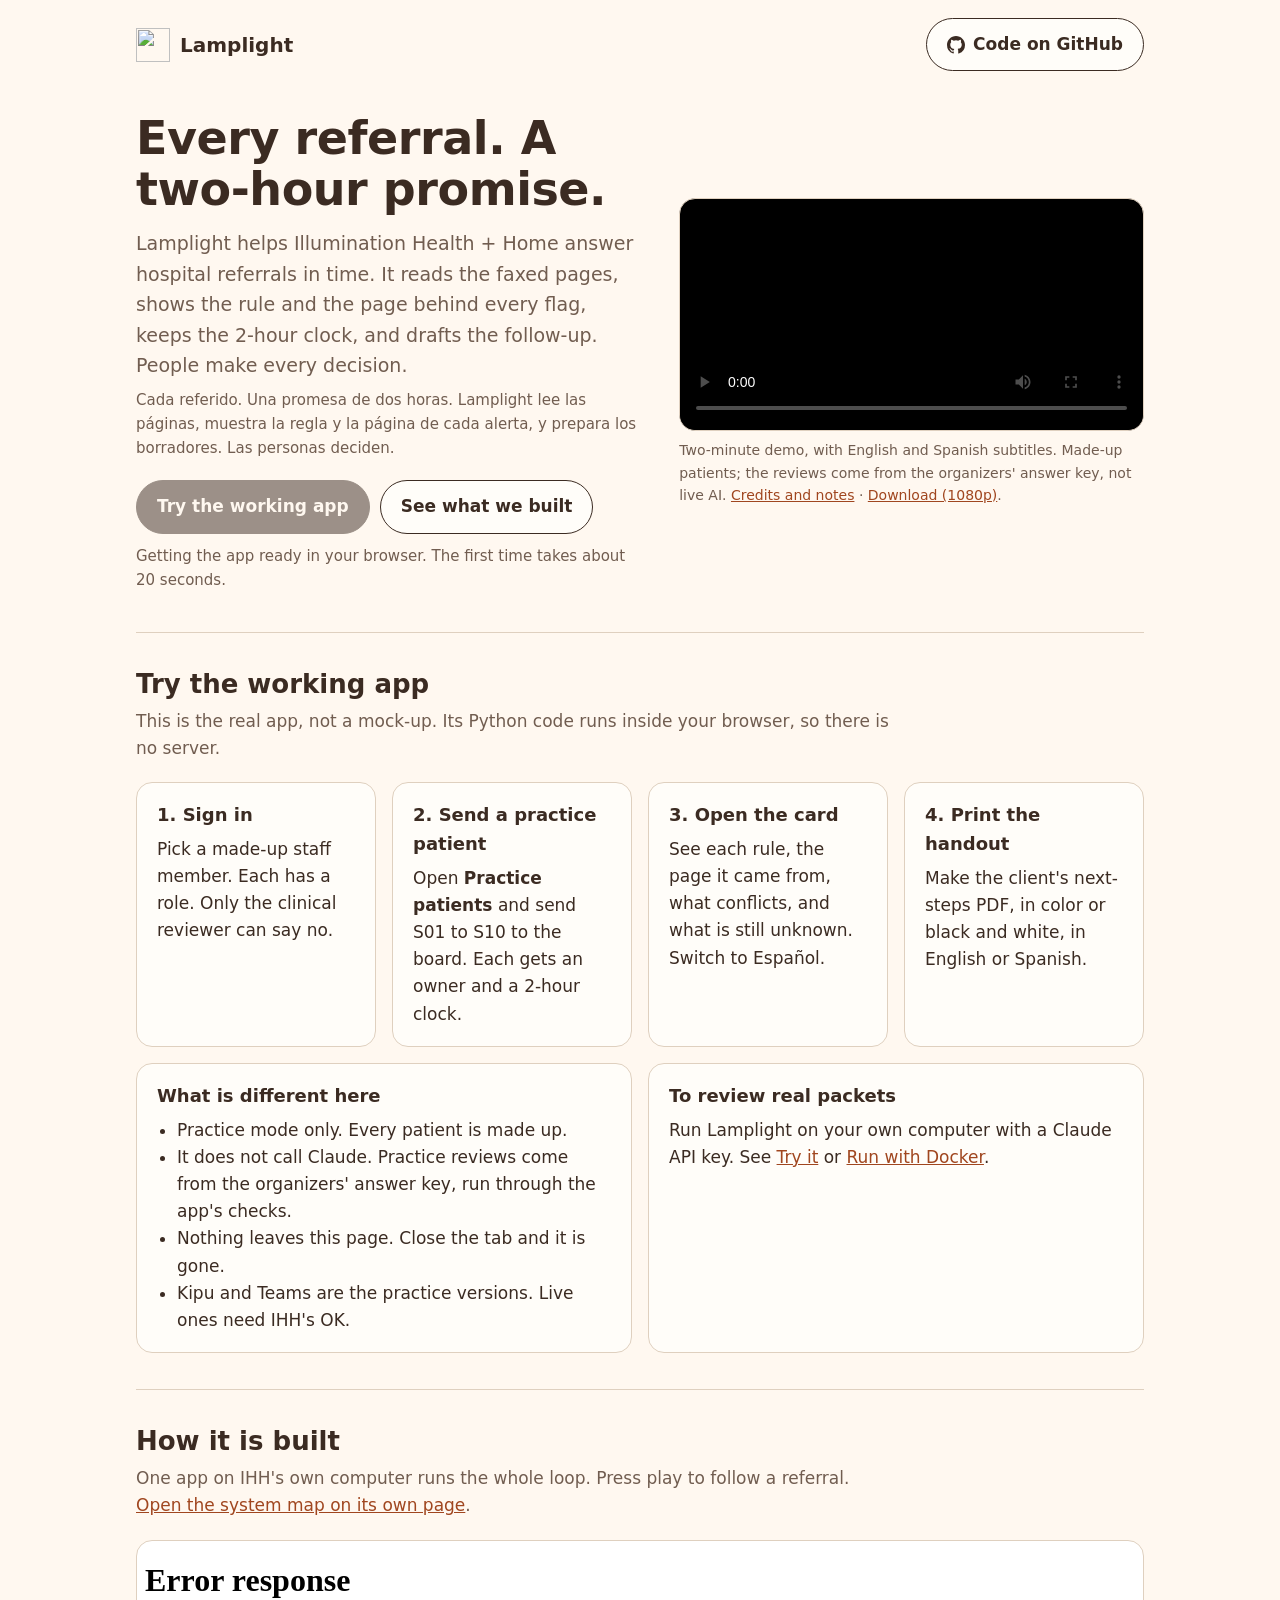
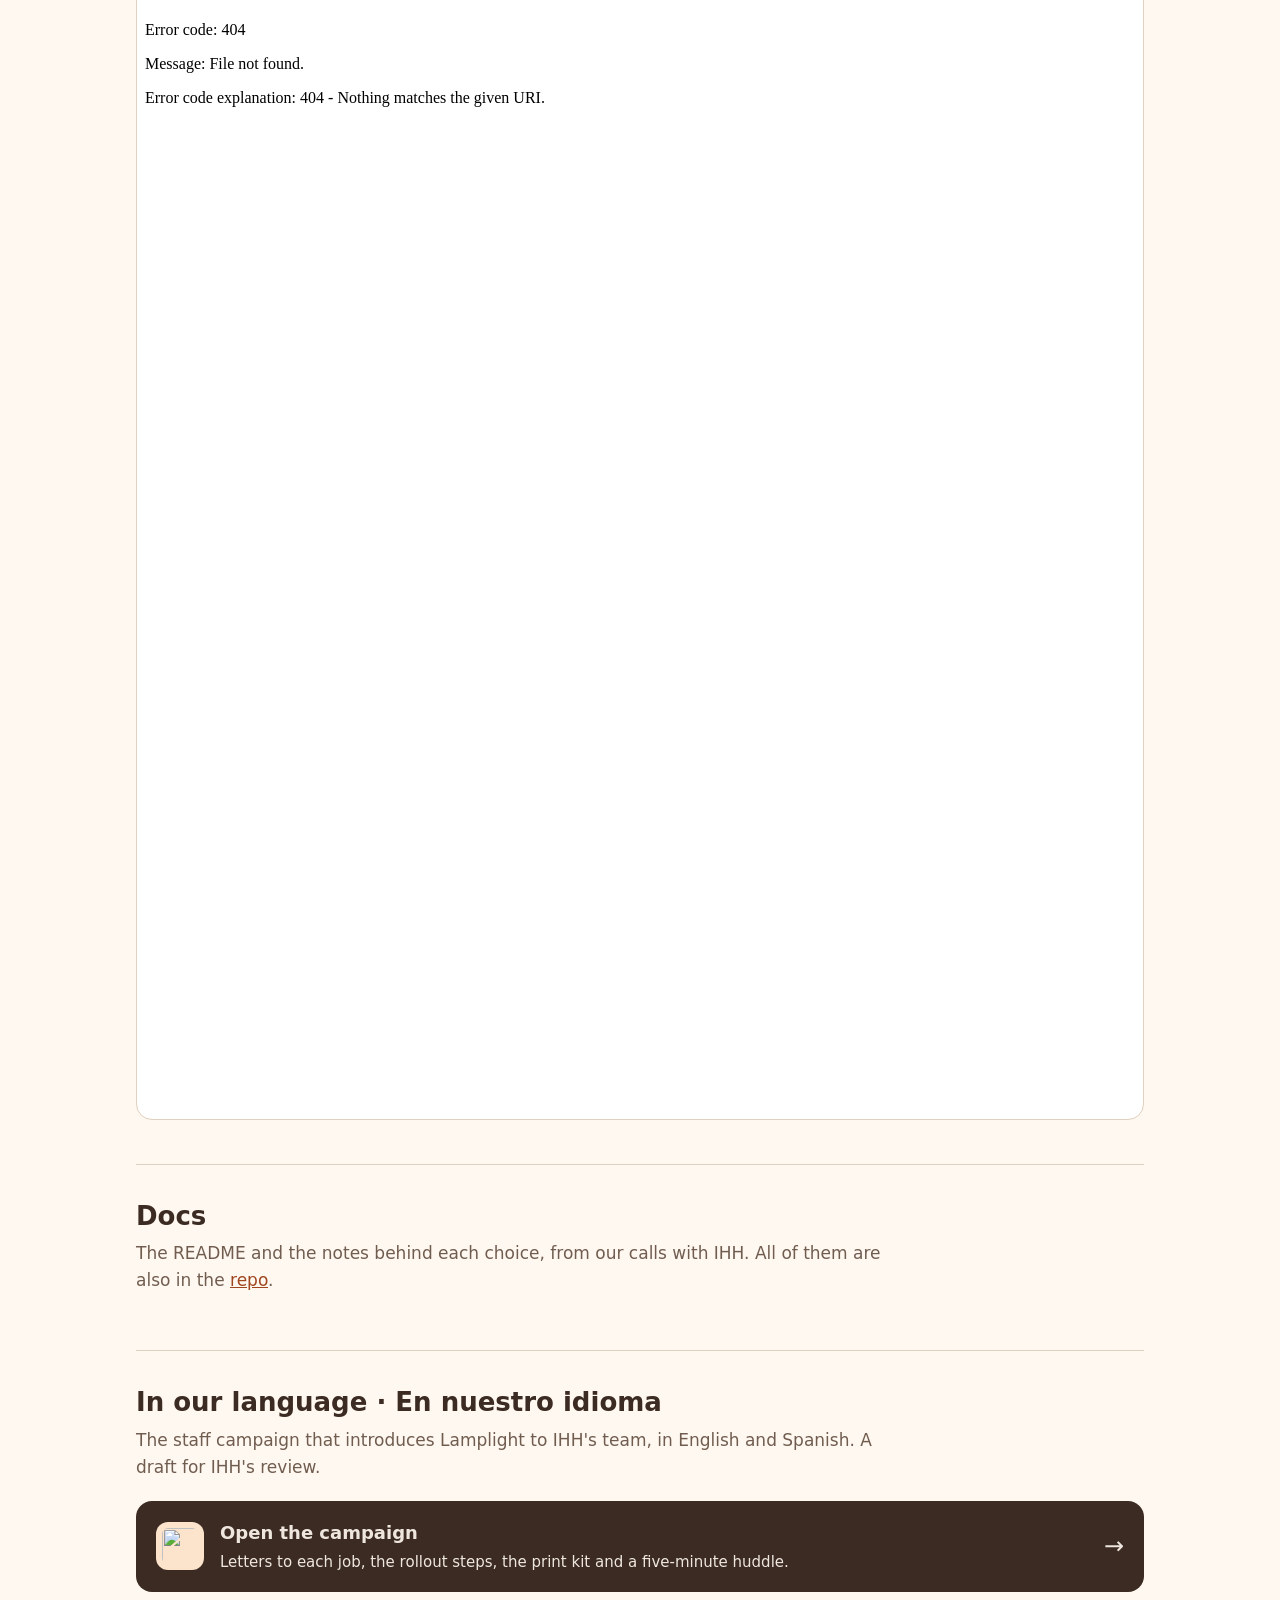
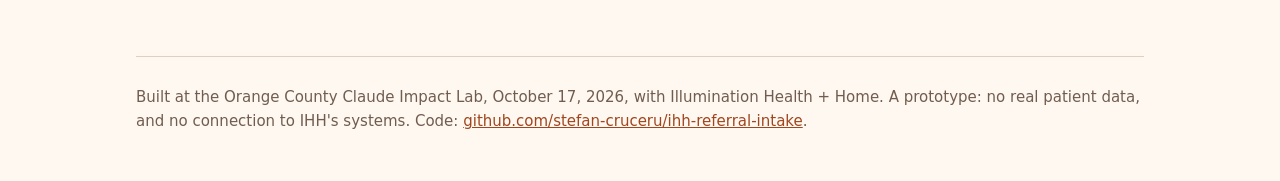
==== commit c40ec4cb: "feat(pages): the new Lamplight demo video and system map Replaces the Care Bridge film with the two-" ====
--- a/app/pages/index.html
+++ b/app/pages/index.html
@@ -4,7 +4,7 @@
 <meta charset="utf-8">
 <meta name="viewport" content="width=device-width, initial-scale=1">
 <title>Lamplight Demo</title>
-<meta name="description" content="Lamplight: referral intake, client help and staff practice for Illumination Health + Home. A working prototype with practice sign-in.">
+<meta name="description" content="Lamplight: referral intake, client help and staff practice for Illumination Health + Home. A working prototype with made-up patients.">
 <link rel="icon" href="campaign/logo/lamplight-logo.svg">
 <style>
   /* Lamplight's own tokens (app/carebridge/web/app.css). Light only, like the app's default. */
@@ -88,12 +88,13 @@
     </div>
     <div>
       <video controls preload="metadata" poster="media/demo-cover.png">
-        <source src="media/demo-720p.mp4" type="video/mp4">
+        <source src="media/demo.mp4" type="video/mp4">
         <track kind="subtitles" src="media/demo.en.vtt" srclang="en" label="English" default>
         <track kind="subtitles" src="media/demo.es.vtt" srclang="es" label="Español">
       </video>
-      <div class="cap">Two-minute demo, with English and Spanish subtitles. Made-up patients. Filmed before the app took
-        the name Lamplight, so it says "Care Bridge". <a href="media/demo-credits.txt">Credits and notes</a>.</div>
+      <div class="cap">Two-minute demo, with English and Spanish subtitles. Made-up patients; the reviews come from the
+        organizers' answer key, not live AI. <a href="media/demo-credits.txt">Credits and notes</a> ·
+        <a href="media/demo.mp4" download>Download (1080p)</a>.</div>
     </div>
   </div>
 
@@ -102,19 +103,20 @@
     <p class="sub">This is the real app, not a mock-up. Its Python code runs inside your browser, so there is no server.</p>
     <div class="grid">
       <div class="card"><h3>1. Sign in</h3><p>Pick a made-up staff member. Each has a role. Only the clinical reviewer can say no.</p></div>
-      <div class="card"><h3>2. Add a referral</h3><p>Drag a PDF onto the board. It gets an owner and a 2-hour clock. Use only made-up pages. Switch to Español any time.</p></div>
-      <div class="card"><h3>3. Print the handout</h3><p>Make the client's next-steps PDF, in color or black and white, in English or Spanish.</p></div>
+      <div class="card"><h3>2. Send a practice patient</h3><p>Open <b>Practice patients</b> and send S01 to S10 to the board. Each gets an owner and a 2-hour clock.</p></div>
+      <div class="card"><h3>3. Open the card</h3><p>See each rule, the page it came from, what conflicts, and what is still unknown. Switch to Español.</p></div>
+      <div class="card"><h3>4. Print the handout</h3><p>Make the client's next-steps PDF, in color or black and white, in English or Spanish.</p></div>
     </div>
     <div class="grid" style="margin-top:16px">
       <div class="card"><h3>What is different here</h3>
         <ul>
-          <li>Practice mode only. Use only made-up pages.</li>
-          <li>It does not call Claude, so it does not read the pages. A full review needs the app on IHH's computer with IHH's key.</li>
+          <li>Practice mode only. Every patient is made up.</li>
+          <li>It does not call Claude. Practice reviews come from the organizers' answer key, run through the app's checks.</li>
           <li>Nothing leaves this page. Close the tab and it is gone.</li>
           <li>Kipu and Teams are the practice versions. Live ones need IHH's OK.</li>
         </ul></div>
       <div class="card"><h3>To review real packets</h3>
-        <p>Run Lamplight on your own computer with a Claude API key. See <a href="docs/getting-started.html">Getting started</a>
+        <p>Run Lamplight on your own computer with a Claude API key. See <a href="docs/readme.html#try-it">Try it</a>
           or <a href="docs/run-with-docker.html">Run with Docker</a>.</p></div>
     </div>
   </section>
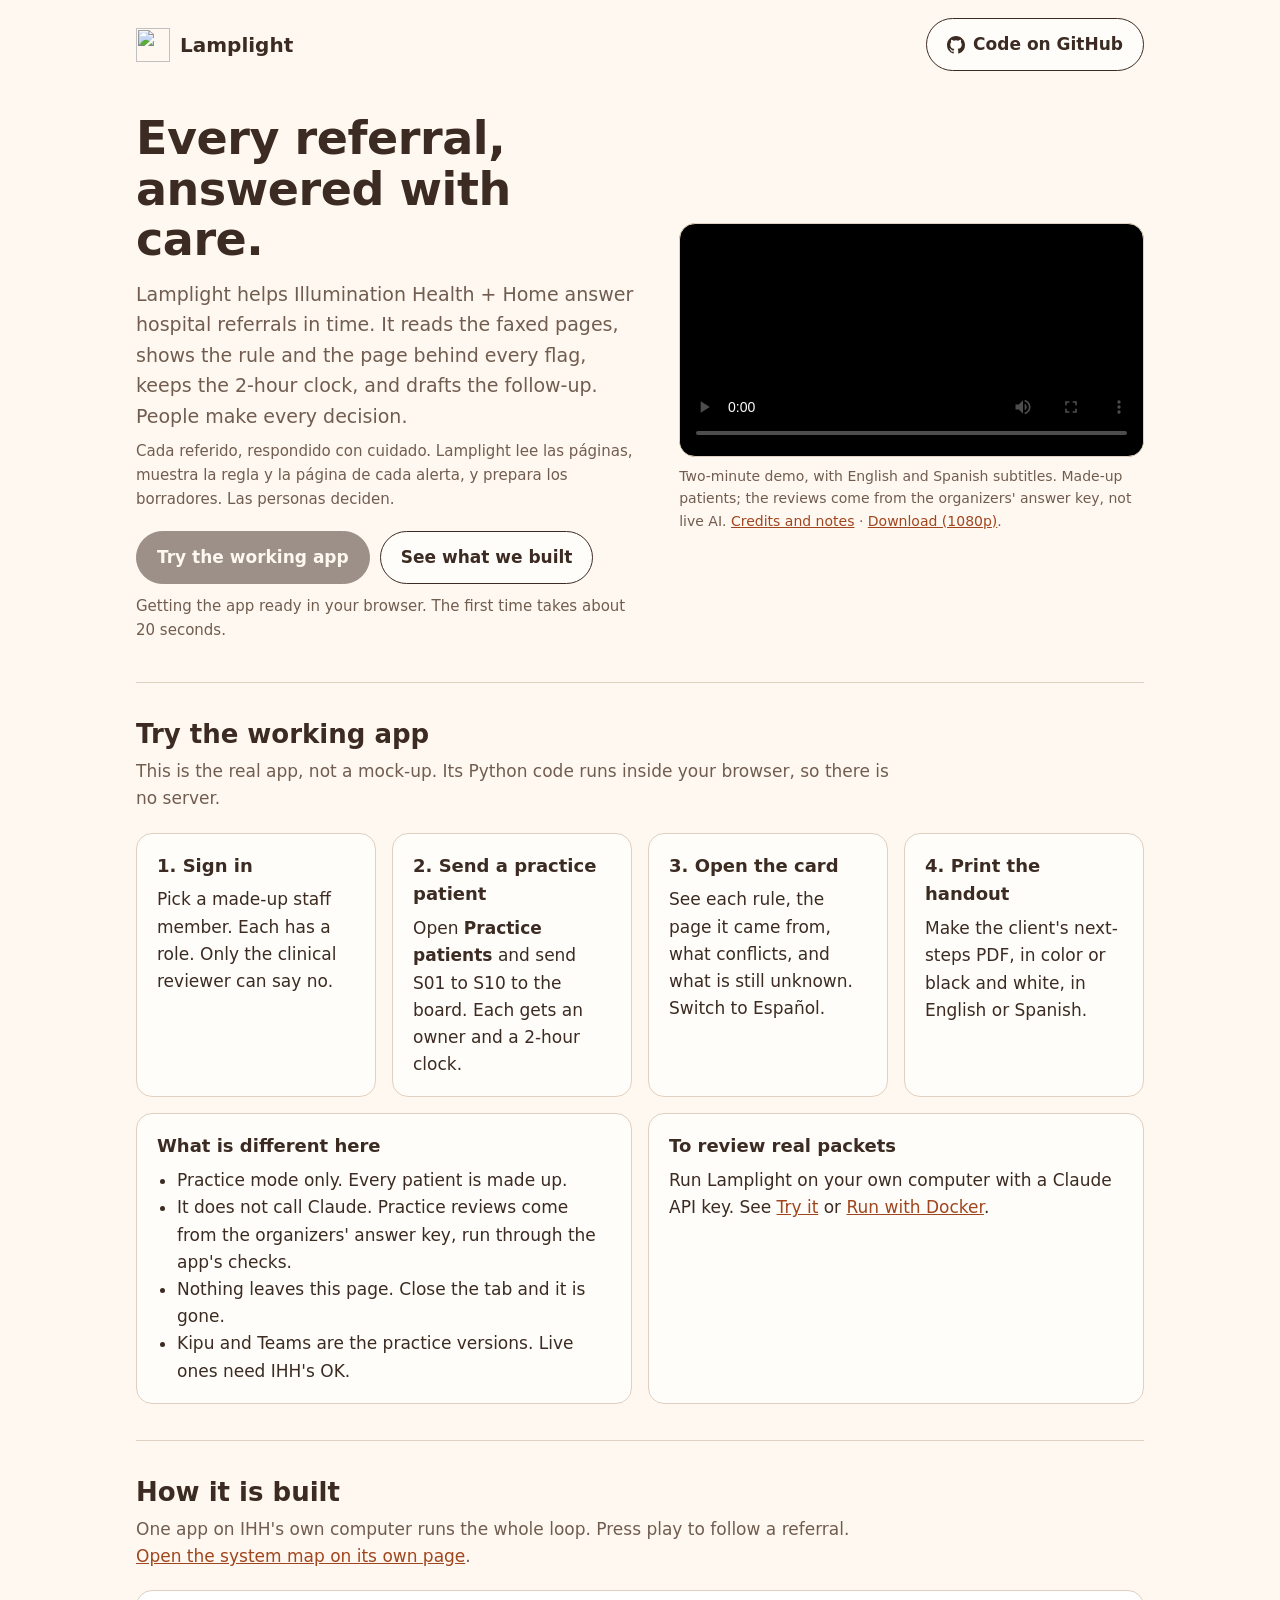
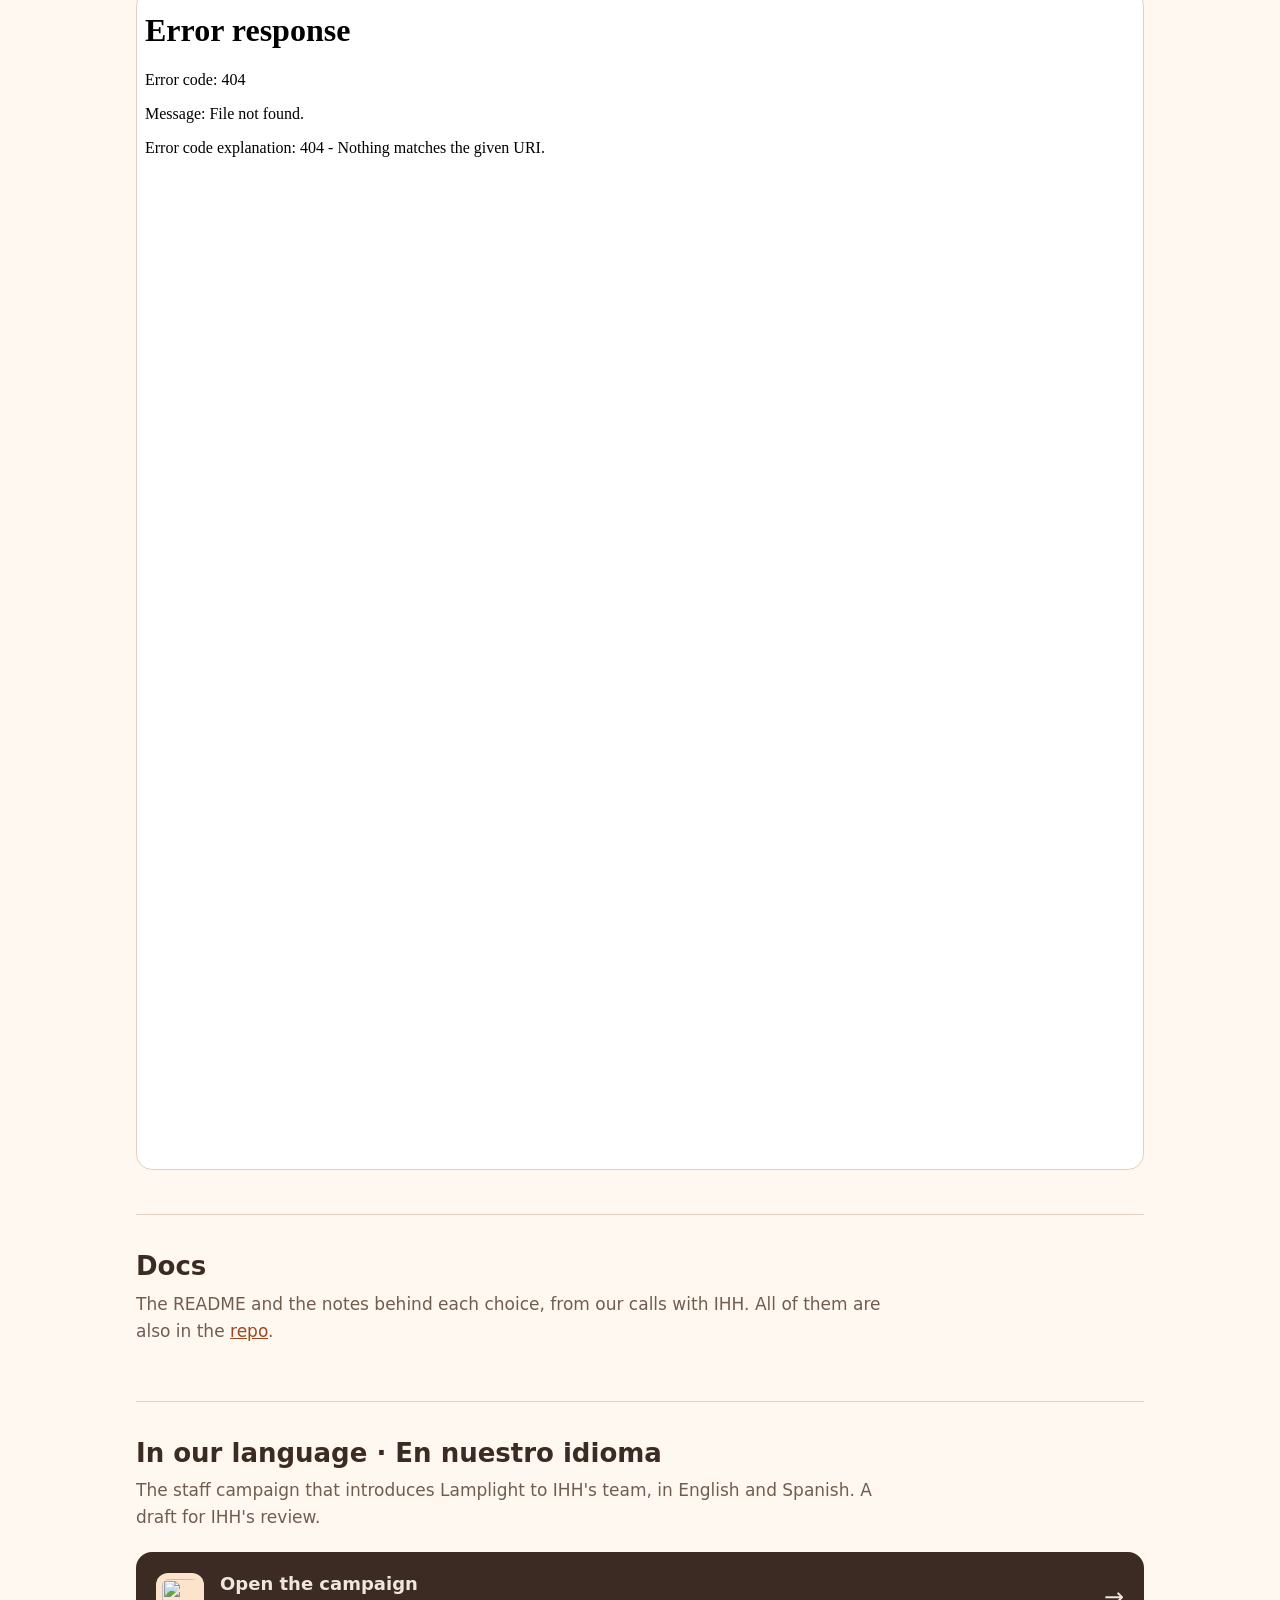
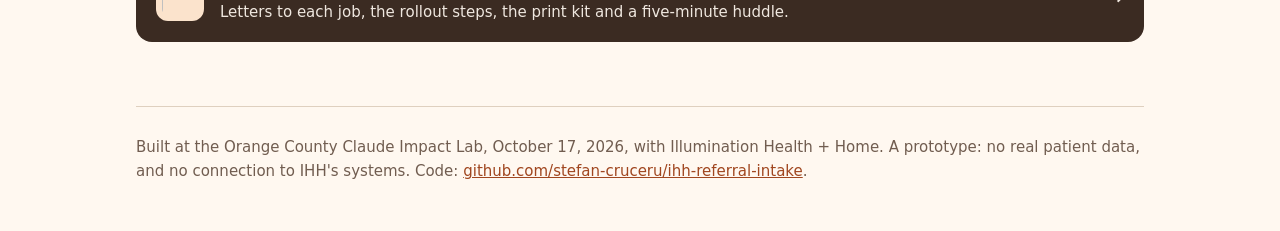
==== commit a7944afc: "fix(pages): drop the two-hour promise from the demo headline The headline now matches the app: "Ever" ====
--- a/app/pages/index.html
+++ b/app/pages/index.html
@@ -74,11 +74,11 @@
 
   <div class="hero">
     <div>
-      <h1>Every referral. A two-hour promise.</h1>
+      <h1>Every referral, answered with care.</h1>
       <p class="lede">Lamplight helps Illumination Health + Home answer hospital referrals in time. It reads the
         faxed pages, shows the rule and the page behind every flag, keeps the 2-hour clock, and drafts the
         follow-up. People make every decision.</p>
-      <p class="es">Cada referido. Una promesa de dos horas. Lamplight lee las páginas, muestra la regla y la página
+      <p class="es">Cada referido, respondido con cuidado. Lamplight lee las páginas, muestra la regla y la página
         de cada alerta, y prepara los borradores. Las personas deciden.</p>
       <div class="actions">
         <a class="btn primary" id="go" href="app/" aria-disabled="true">Try the working app</a>
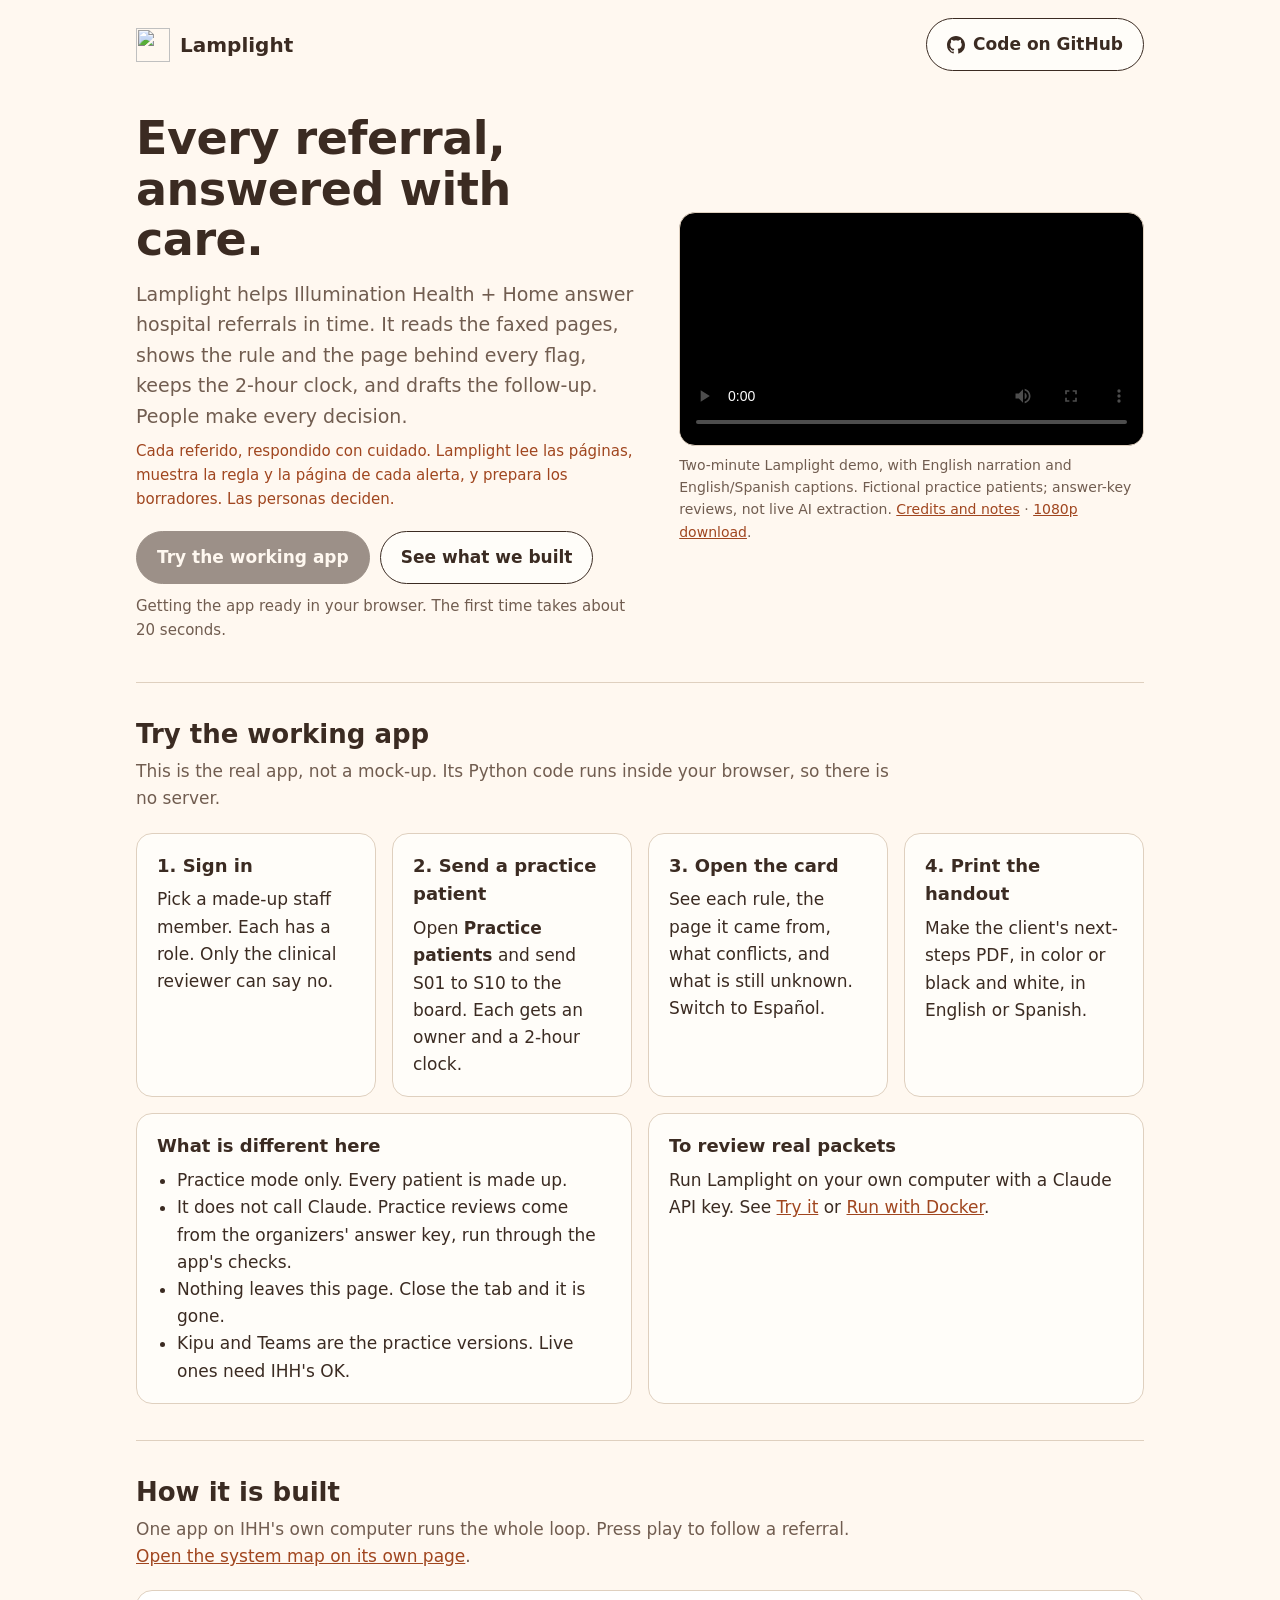
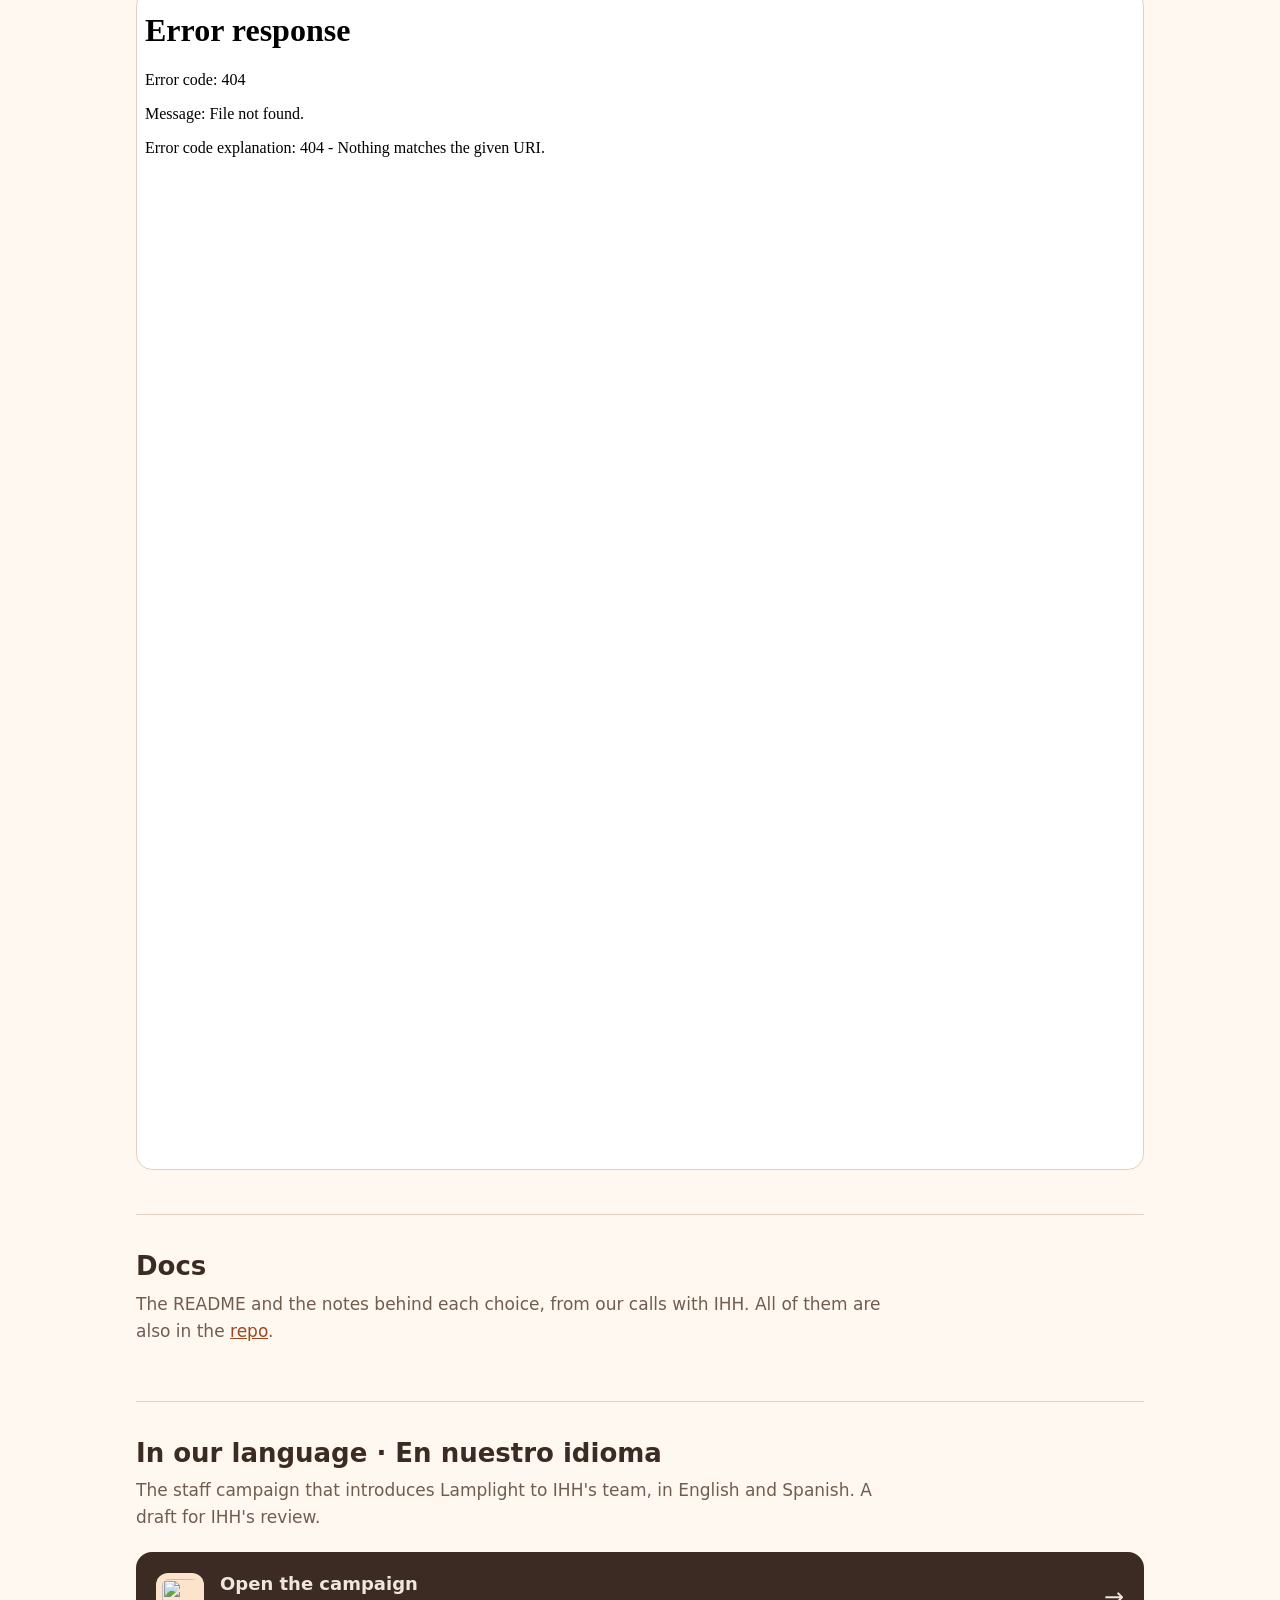
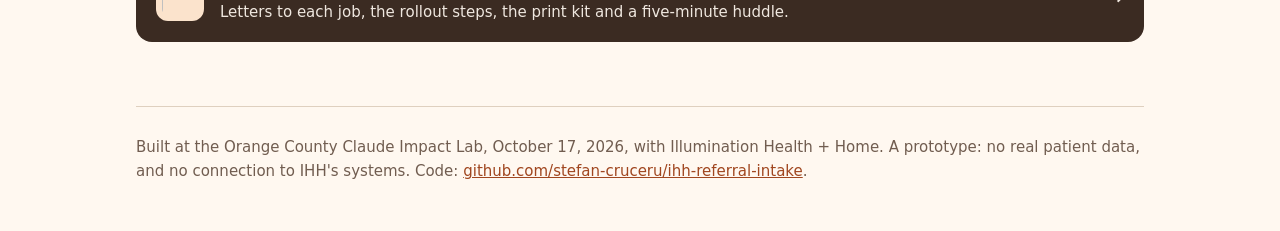
==== commit c956b429: "docs: replace the presentation film with the final Lamplight workflow" ====
--- a/app/pages/index.html
+++ b/app/pages/index.html
@@ -7,6 +7,7 @@
 <meta name="description" content="Lamplight: referral intake, client help and staff practice for Illumination Health + Home. A working prototype with made-up patients.">
 <link rel="icon" href="campaign/logo/lamplight-logo.svg">
 <style>
+  @font-face { font-family: "Public Sans"; src: url("fonts/PublicSans-Variable.ttf") format("truetype"); font-weight: 100 900; font-display: swap; }
   /* Lamplight's own tokens (app/carebridge/web/app.css). Light only, like the app's default. */
   :root { --bg: #fff8f0; --panel: #fffdf9; --ink: #3b2b22; --muted: #715d50; --line: #dfd0bf;
     --brand: #3b2b22; --brand-ink: #fff8f0; --brand-soft: #f4eadb; --lamp: #e39235; --lamp-soft: #fbe3cc; --link: #a0461f; }
@@ -21,7 +22,7 @@
   h1 { font-size: clamp(30px, 5vw, 46px); line-height: 1.1; margin: 0 0 14px; letter-spacing: -.01em; }
   h2 { font-size: 26px; line-height: 1.2; margin: 0 0 8px; }
   .lede { font-size: 19px; color: var(--muted); margin: 0 0 8px; }
-  .es { color: var(--muted); font-size: 15px; margin: 0 0 20px; }
+  .es { color: #a0461f; font-size: 15px; margin: 0 0 20px; }
   .actions { display: flex; flex-wrap: wrap; gap: 10px; align-items: center; }
   .btn { display: inline-flex; align-items: center; gap: 8px; border-radius: 999px; padding: 12px 20px; font-weight: 600; text-decoration: none; border: 1.5px solid var(--brand); color: var(--brand); background: var(--panel); }
   .btn.primary { background: var(--brand); color: var(--brand-ink); }
@@ -87,14 +88,12 @@
       <div id="status" role="status">Getting the app ready in your browser. The first time takes about 20 seconds.</div>
     </div>
     <div>
-      <video controls preload="metadata" poster="media/demo-cover.png">
-        <source src="media/demo.mp4" type="video/mp4">
-        <track kind="subtitles" src="media/demo.en.vtt" srclang="en" label="English" default>
-        <track kind="subtitles" src="media/demo.es.vtt" srclang="es" label="Español">
+      <video controls preload="metadata" poster="media/demo-cover.png?v=lamplight-2026-10-17">
+        <source src="media/demo-720p.mp4?v=lamplight-2026-10-17" type="video/mp4">
+        <track kind="subtitles" src="media/demo.en.vtt?v=lamplight-2026-10-17" srclang="en" label="English">
+        <track kind="subtitles" src="media/demo.es.vtt?v=lamplight-2026-10-17" srclang="es" label="Español">
       </video>
-      <div class="cap">Two-minute demo, with English and Spanish subtitles. Made-up patients; the reviews come from the
-        organizers' answer key, not live AI. <a href="media/demo-credits.txt">Credits and notes</a> ·
-        <a href="media/demo.mp4" download>Download (1080p)</a>.</div>
+      <div class="cap">Two-minute Lamplight demo, with English narration and English/Spanish captions. Fictional practice patients; answer-key reviews, not live AI extraction. <a href="media/demo-credits.txt">Credits and notes</a> · <a href="https://github.com/stefan-cruceru/ihh-referral-intake/releases/tag/demo-lamplight-2026-10-17">1080p download</a>.</div>
     </div>
   </div>
 
